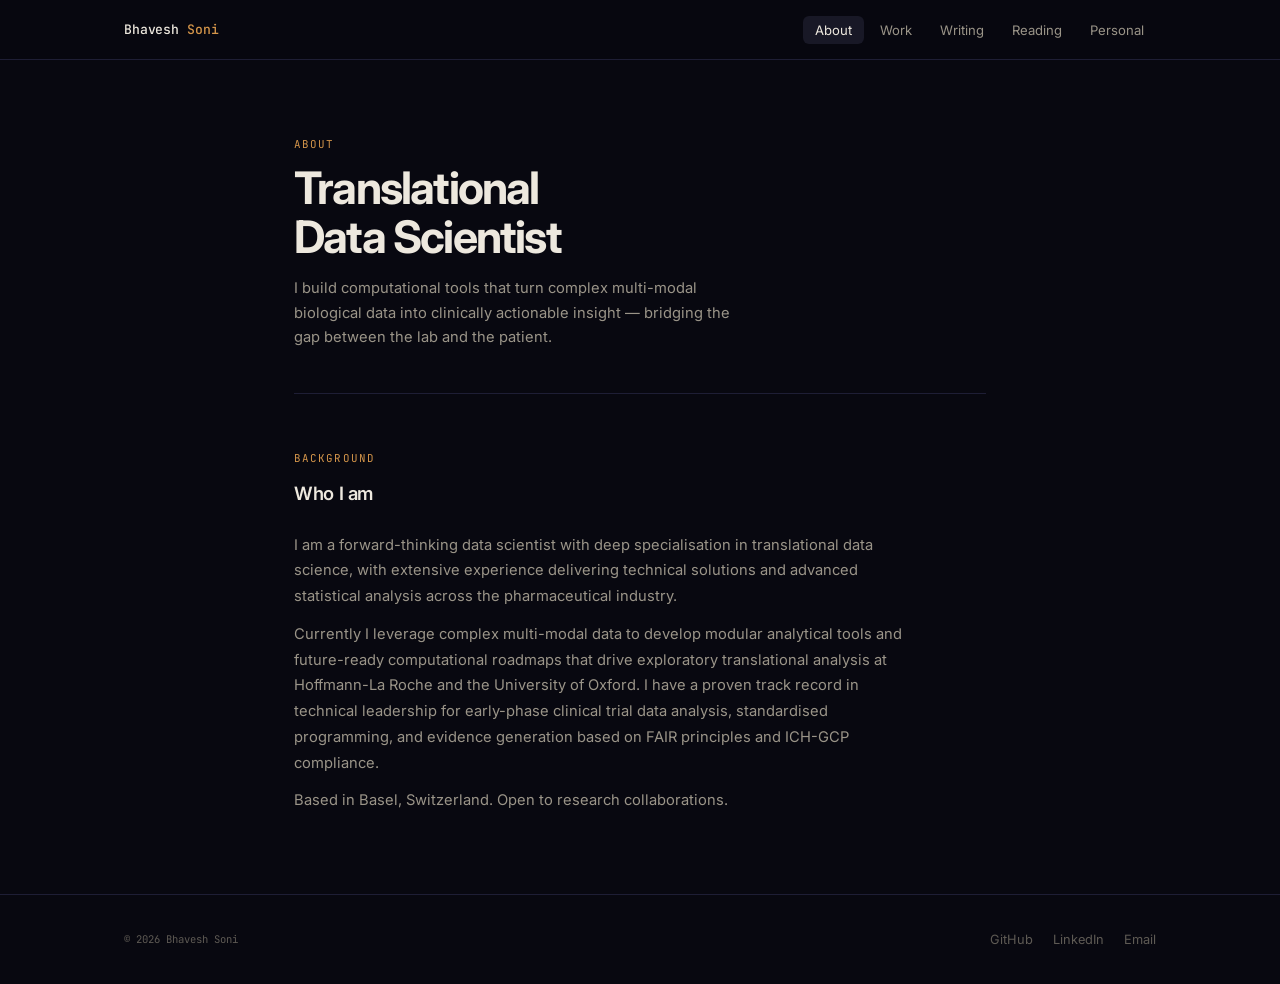
==== about.html @ 6bb8b1c3 "Add Work and Reading pages; update nav across all pages - Create work.html: card grid of publication" ====
<!DOCTYPE html>
<html lang="en">
<head>
  <meta charset="utf-8">
  <meta name="viewport" content="width=device-width, initial-scale=1">
  <meta name="description" content="About Bhavesh Soni — Roche Predoctoral Fellow and DPhil candidate at the University of Oxford, specialising in translational data science and computational oncology.">
  <title>About — Bhavesh Soni</title>
  <link rel="stylesheet" href="css/style.css">
</head>
<body>

<nav class="site-nav">
  <div class="nav-inner">
    <a class="nav-brand" href="index.html">Bhavesh <span>Soni</span></a>
    <ul class="nav-links" id="nav-links">
      <li><a href="about.html" class="active">About</a></li>
      <li><a href="work.html">Work</a></li>
      <li><a href="blog.html">Writing</a></li>
      <li><a href="reading.html">Reading</a></li>
      <li><a href="personal.html">Personal</a></li>
    </ul>
    <button class="nav-toggle" id="nav-toggle" aria-label="Toggle menu">
      <span></span><span></span><span></span>
    </button>
  </div>
</nav>

<div class="pt-nav">
  <div class="wrap">

    <header class="page-header">
      <span class="eyebrow fu fu-1">About</span>
      <h1 class="fu fu-2">Translational<br>Data Scientist</h1>
      <p class="desc fu fu-3">
        I build computational tools that turn complex multi-modal biological data
        into clinically actionable insight — bridging the gap between the lab and
        the patient.
      </p>
    </header>

    <!-- Bio -->
    <div class="reveal">
      <span class="eyebrow">Background</span>
      <h2 class="section-h2">Who I am</h2>
      <p style="color:var(--text-2);font-size:.92rem;line-height:1.75;max-width:620px;margin-bottom:12px">
        I am a forward-thinking data scientist with deep specialisation in translational
        data science, with extensive experience delivering technical solutions and advanced
        statistical analysis across the pharmaceutical industry.
      </p>
      <p style="color:var(--text-2);font-size:.92rem;line-height:1.75;max-width:620px;margin-bottom:12px">
        Currently I leverage complex multi-modal data to develop modular analytical tools
        and future-ready computational roadmaps that drive exploratory translational
        analysis at Hoffmann-La Roche and the University of Oxford. I have a proven track
        record in technical leadership for early-phase clinical trial data analysis,
        standardised programming, and evidence generation based on FAIR principles and
        ICH-GCP compliance.
      </p>
      <p style="color:var(--text-2);font-size:.92rem;line-height:1.75;max-width:620px">
        Based in Basel, Switzerland. Open to research collaborations.
      </p>
    </div>


  </div>
</div>

<footer class="site-footer">
  <div class="wrap wrap--wide">
    <div class="footer-inner">
      <span class="footer-copy">© 2026 Bhavesh Soni</span>
      <nav class="footer-links" aria-label="Footer">
        <a href="https://github.com/bsoni08" target="_blank" rel="noopener">GitHub</a>
        <a href="https://www.linkedin.com/in/bsoni08/" target="_blank" rel="noopener">LinkedIn</a>
        <a href="mailto:bsoni08@gmail.com">Email</a>
      </nav>
    </div>
  </div>
</footer>

<script>
const toggle = document.getElementById('nav-toggle');
const links  = document.getElementById('nav-links');
toggle.addEventListener('click', () => links.classList.toggle('open'));
document.addEventListener('click', e => {
  if (!toggle.contains(e.target) && !links.contains(e.target)) links.classList.remove('open');
});
const io = new IntersectionObserver(
  entries => entries.forEach(e => e.isIntersecting && e.target.classList.add('in')),
  { threshold: 0.08 }
);
document.querySelectorAll('.reveal').forEach(el => io.observe(el));
</script>
</body>
</html>
---- css/style.css ----
@import url('https://fonts.googleapis.com/css2?family=Inter:wght@300;400;500;600;700&family=JetBrains+Mono:wght@400;500&display=swap');

/* ─── Design tokens ─────────────────────────────────────── */
:root {
  --bg:          #080810;
  --surface:     #0f0f1a;
  --surface-2:   #181826;
  --border:      #1e1e35;
  --border-h:    #2d2d50;
  --text:        #ede8de;
  --text-2:      #9a9488;
  --text-3:      #5e5a54;
  --accent:      #d4954a;
  --accent-dim:  rgba(212,149,74,.12);
  --accent-glow: rgba(212,149,74,.04);
  --font:        'Inter', system-ui, sans-serif;
  --mono:        'JetBrains Mono', monospace;
  --r:           10px;
  --r-sm:        6px;
  --nav-h:       60px;
  --max:         740px;
  --max-w:       1080px;
  --ease:        0.2s cubic-bezier(.4,0,.2,1);
}

/* ─── Reset ─────────────────────────────────────────────── */
*, *::before, *::after { box-sizing: border-box; margin: 0; padding: 0; }
html { scroll-behavior: smooth; }
body {
  font-family: var(--font);
  background: var(--bg);
  color: var(--text);
  line-height: 1.65;
  -webkit-font-smoothing: antialiased;
}
img { max-width: 100%; display: block; }
a { color: var(--accent); text-decoration: none; }
ul { list-style: none; }
p { line-height: 1.7; }

/* ─── Layout ─────────────────────────────────────────────── */
.wrap { width: 100%; max-width: var(--max); margin: 0 auto; padding: 0 24px; }
.wrap--wide { max-width: var(--max-w); }
.pt-nav { padding-top: var(--nav-h); }

/* ─── Navigation ─────────────────────────────────────────── */
.site-nav {
  position: fixed; top: 0; left: 0; right: 0; z-index: 100;
  height: var(--nav-h);
  display: flex; align-items: center;
  background: rgba(8,8,16,.85);
  backdrop-filter: blur(16px);
  -webkit-backdrop-filter: blur(16px);
  border-bottom: 1px solid var(--border);
}
.nav-inner {
  display: flex; align-items: center; justify-content: space-between;
  width: 100%; max-width: var(--max-w); margin: 0 auto; padding: 0 24px;
}
.nav-brand {
  font-family: var(--mono); font-size: .82rem; font-weight: 500;
  color: var(--text); letter-spacing: -.01em;
}
.nav-brand span { color: var(--accent); }
.nav-links { display: flex; gap: 4px; }
.nav-links a {
  font-size: .82rem; color: var(--text-2);
  padding: 6px 12px; border-radius: var(--r-sm);
  transition: background var(--ease), color var(--ease);
}
.nav-links a:hover,
.nav-links a.active { color: var(--text); background: var(--surface-2); }
.nav-toggle {
  display: none; flex-direction: column; gap: 5px;
  background: none; border: none; cursor: pointer; padding: 4px;
}
.nav-toggle span {
  width: 20px; height: 2px; background: var(--text-2);
  border-radius: 2px; display: block; transition: all var(--ease);
}

/* ─── Hero (index) ───────────────────────────────────────── */
.hero { padding: 110px 0 64px; position: relative; overflow: hidden; }
.hero-glow {
  position: absolute; top: -80px; right: -80px;
  width: 500px; height: 500px;
  background: radial-gradient(circle, rgba(91,142,247,.07) 0%, transparent 70%);
  pointer-events: none;
}
.hero-eyebrow {
  font-family: var(--mono); font-size: .7rem; color: var(--accent);
  letter-spacing: .1em; text-transform: uppercase; display: block; margin-bottom: 18px;
}
.hero h1 {
  font-size: clamp(2.4rem, 6vw, 4rem);
  font-weight: 700; letter-spacing: -.045em; line-height: 1.06;
  background: linear-gradient(160deg, var(--text) 30%, var(--text-2));
  -webkit-background-clip: text; background-clip: text; -webkit-text-fill-color: transparent;
  margin-bottom: 20px;
}
.hero-sub { font-size: 1rem; color: var(--text-2); max-width: 480px; line-height: 1.72; margin-bottom: 36px; }
.hero-meta { display: flex; gap: 20px; flex-wrap: wrap; }
.hero-meta-item {
  display: flex; align-items: center; gap: 6px;
  font-family: var(--mono); font-size: .7rem; color: var(--text-3);
}
.hero-meta-item svg { width: 13px; height: 13px; flex-shrink: 0; }

/* ─── Nav cards (index) ──────────────────────────────────── */
.nav-cards { display: grid; grid-template-columns: repeat(2,1fr); gap: 12px; margin: 64px 0; }
.nav-card {
  display: flex; flex-direction: column; gap: 6px;
  background: var(--surface); border: 1px solid var(--border); border-radius: var(--r);
  padding: 24px; color: inherit; position: relative; overflow: hidden;
  transition: border-color var(--ease), transform var(--ease), box-shadow var(--ease);
}
.nav-card::after {
  content: ''; position: absolute; inset: 0;
  background: linear-gradient(135deg, rgba(91,142,247,.06), transparent 60%);
  opacity: 0; transition: opacity var(--ease);
}
.nav-card:hover { border-color: rgba(91,142,247,.35); transform: translateY(-2px); box-shadow: 0 10px 40px rgba(0,0,0,.4); }
.nav-card:hover::after { opacity: 1; }
.nav-card-icon { font-size: 1.25rem; margin-bottom: 2px; }
.nav-card-title { font-size: .95rem; font-weight: 600; color: var(--text); }
.nav-card-desc { font-size: .8rem; color: var(--text-2); line-height: 1.5; }
.nav-card-cta { margin-top: auto; padding-top: 14px; font-family: var(--mono); font-size: .7rem; color: var(--accent); }

/* ─── Section headings ───────────────────────────────────── */
.eyebrow {
  font-family: var(--mono); font-size: .68rem; color: var(--accent);
  letter-spacing: .1em; text-transform: uppercase; display: block; margin-bottom: 10px;
}
.section-h2 { font-size: 1.15rem; font-weight: 600; letter-spacing: -.02em; color: var(--text); margin-bottom: 24px; }
hr.divider { border: none; border-top: 1px solid var(--border); margin: 60px 0; }

/* ─── Page header ────────────────────────────────────────── */
.page-header { padding: 76px 0 44px; border-bottom: 1px solid var(--border); margin-bottom: 56px; }
.page-header h1 {
  font-size: clamp(1.8rem, 4vw, 2.8rem);
  font-weight: 700; letter-spacing: -.04em; line-height: 1.1; color: var(--text); margin-bottom: 14px;
}
.page-header .desc { font-size: .92rem; color: var(--text-2); max-width: 460px; line-height: 1.65; }

/* ─── Post list (blog) ───────────────────────────────────── */
.post-list { display: flex; flex-direction: column; }
.post-entry {
  display: grid; grid-template-columns: 72px 1fr;
  gap: 0 18px; padding: 22px 0;
  border-bottom: 1px solid var(--border);
  color: inherit; align-items: start;
}
.post-entry:last-child { border-bottom: none; }
.post-entry:hover .post-title { color: var(--accent); }
.post-entry-date {
  font-family: var(--mono); font-size: .66rem;
  color: var(--text-3); text-align: right; padding-top: 3px; line-height: 1.3;
}
.post-title {
  font-size: .93rem; font-weight: 500; color: var(--text);
  transition: color var(--ease); line-height: 1.4; display: block; margin-bottom: 5px;
}
.post-excerpt { font-size: .8rem; color: var(--text-2); line-height: 1.55; margin-bottom: 8px; }
.post-tags { display: flex; gap: 5px; flex-wrap: wrap; }
.tag {
  font-family: var(--mono); font-size: .62rem;
  padding: 2px 7px; border-radius: 99px;
  background: var(--surface-2); color: var(--text-3); border: 1px solid var(--border);
}
.tag--blue { background: var(--accent-dim); color: var(--accent); border-color: rgba(91,142,247,.2); }

/* ─── Timeline (about) ───────────────────────────────────── */
.timeline { padding-left: 20px; border-left: 1px solid var(--border); }
.tl-item { position: relative; padding-bottom: 36px; }
.tl-item:last-child { padding-bottom: 0; }
.tl-item::before {
  content: ''; position: absolute; left: -24px; top: 6px;
  width: 7px; height: 7px; border-radius: 50%;
  background: var(--accent); box-shadow: 0 0 0 3px var(--accent-dim);
}
.tl-head { display: flex; justify-content: space-between; align-items: baseline; flex-wrap: wrap; gap: 6px; margin-bottom: 4px; }
.tl-role { font-size: .88rem; font-weight: 600; color: var(--text); }
.tl-period { font-family: var(--mono); font-size: .66rem; color: var(--accent); }
.tl-org { font-size: .76rem; color: var(--text-2); font-style: italic; margin-bottom: 10px; }
.tl-ul { padding-left: 14px; display: flex; flex-direction: column; gap: 4px; }
.tl-ul li { font-size: .8rem; color: var(--text-2); line-height: 1.55; }

/* ─── Skills (about) ─────────────────────────────────────── */
.skills-grid { display: grid; grid-template-columns: repeat(auto-fill, minmax(168px, 1fr)); gap: 8px; }
.skill-block { background: var(--surface); border: 1px solid var(--border); border-radius: var(--r-sm); padding: 14px 16px; }
.skill-block-label {
  font-family: var(--mono); font-size: .62rem; color: var(--accent);
  letter-spacing: .07em; text-transform: uppercase; display: block; margin-bottom: 8px;
}
.skill-tags { display: flex; flex-wrap: wrap; gap: 4px; }

/* ─── Publications (about) ──────────────────────────────── */
.pub-list { display: flex; flex-direction: column; }
.pub-item { padding: 18px 0; border-bottom: 1px solid var(--border); }
.pub-item:last-child { border-bottom: none; }
.pub-year { font-family: var(--mono); font-size: .66rem; color: var(--accent); margin-bottom: 4px; }
.pub-title { font-size: .86rem; font-weight: 500; color: var(--text); line-height: 1.45; margin-bottom: 4px; }
.pub-meta { font-size: .76rem; color: var(--text-2); margin-bottom: 3px; }
.pub-venue { font-size: .76rem; color: var(--text-3); font-style: italic; }
.pub-doi { font-family: var(--mono); font-size: .66rem; color: var(--accent); display: inline-flex; align-items: center; gap: 3px; margin-top: 5px; }

/* ─── Photo gallery (personal) ───────────────────────────── */
.photo-intro { font-size: .9rem; color: var(--text-2); line-height: 1.7; margin-bottom: 40px; max-width: 540px; }
.photo-grid { columns: 3; column-gap: 10px; }
.photo-item {
  break-inside: avoid; margin-bottom: 10px;
  border-radius: var(--r); overflow: hidden;
  position: relative; cursor: pointer;
  background: var(--surface); border: 1px solid var(--border);
  transition: transform var(--ease), box-shadow var(--ease);
}
.photo-item:hover { transform: scale(1.015); box-shadow: 0 8px 32px rgba(0,0,0,.5); }
.photo-item img { width: 100%; display: block; transition: transform .4s ease; }
.photo-item:hover img { transform: scale(1.04); }
.photo-caption {
  position: absolute; bottom: 0; left: 0; right: 0;
  padding: 20px 14px 12px;
  background: linear-gradient(transparent, rgba(0,0,0,.7));
  font-size: .72rem; color: rgba(255,255,255,.85);
  font-family: var(--mono); opacity: 0; transition: opacity var(--ease);
}
.photo-item:hover .photo-caption { opacity: 1; }

/* placeholder photo cards */
.photo-ph {
  display: flex; align-items: center; justify-content: center;
  flex-direction: column; gap: 8px;
  color: rgba(255,255,255,.25); font-family: var(--mono);
  font-size: .7rem; text-align: center; padding: 16px;
}
.ph-sq  { aspect-ratio: 1; }
.ph-3-4 { aspect-ratio: 3/4; }
.ph-4-3 { aspect-ratio: 4/3; }
.ph-16-9 { aspect-ratio: 16/9; }
.ph-0 { background: linear-gradient(140deg,#0d1b3a,#1a2a5e); }
.ph-1 { background: linear-gradient(140deg,#1a0d2e,#2d1b4e); }
.ph-2 { background: linear-gradient(140deg,#0d2a1e,#1a4a35); }
.ph-3 { background: linear-gradient(140deg,#2a1a0d,#4e3019); }
.ph-4 { background: linear-gradient(140deg,#0d2a2a,#1a4040); }
.ph-5 { background: linear-gradient(140deg,#1e0d2a,#3a1a50); }
.ph-6 { background: linear-gradient(140deg,#2a200d,#50380a); }
.ph-7 { background: linear-gradient(140deg,#0a1a2e,#1a3050); }
.ph-8 { background: linear-gradient(140deg,#200d2a,#380a50); }
.ph-9 { background: linear-gradient(140deg,#0d1e2a,#1a3545); }

/* ─── Lightbox ───────────────────────────────────────────── */
.lightbox {
  position: fixed; inset: 0; z-index: 999;
  background: rgba(0,0,0,.92);
  display: flex; align-items: center; justify-content: center;
  opacity: 0; pointer-events: none;
  transition: opacity .25s ease;
  backdrop-filter: blur(12px);
}
.lightbox.open { opacity: 1; pointer-events: all; }
.lightbox img { max-width: 88vw; max-height: 82vh; object-fit: contain; border-radius: var(--r); }
.lb-close {
  position: absolute; top: 20px; right: 20px;
  background: var(--surface-2); border: 1px solid var(--border);
  color: var(--text); width: 38px; height: 38px; border-radius: 50%;
  font-size: 1.1rem; cursor: pointer;
  display: flex; align-items: center; justify-content: center;
  transition: background var(--ease);
}
.lb-close:hover { background: var(--surface); }

/* ─── Contact ────────────────────────────────────────────── */
.contact-grid { display: grid; grid-template-columns: 1fr 1fr; gap: 52px; align-items: start; }
.contact-info { display: flex; flex-direction: column; gap: 14px; }
.c-row { display: flex; align-items: center; gap: 10px; }
.c-label { font-family: var(--mono); font-size: .66rem; color: var(--text-3); width: 52px; flex-shrink: 0; }
.c-val { font-size: .86rem; color: var(--text-2); }
.c-val a { color: var(--text-2); transition: color var(--ease); }
.c-val a:hover { color: var(--accent); }
.social-row { display: flex; gap: 8px; margin-top: 8px; flex-wrap: wrap; }
.social-btn {
  display: inline-flex; align-items: center; gap: 7px;
  padding: 7px 13px; border-radius: var(--r-sm);
  background: var(--surface); border: 1px solid var(--border);
  font-size: .78rem; color: var(--text-2);
  transition: all var(--ease);
}
.social-btn:hover { border-color: var(--border-h); color: var(--text); }
.social-btn svg { width: 14px; height: 14px; flex-shrink: 0; }

/* Form */
.form-group { margin-bottom: 16px; }
.form-label {
  font-family: var(--mono); font-size: .66rem; color: var(--text-3);
  text-transform: uppercase; letter-spacing: .05em; display: block; margin-bottom: 7px;
}
.form-input {
  width: 100%; background: var(--surface); border: 1px solid var(--border);
  border-radius: var(--r-sm); padding: 10px 14px;
  color: var(--text); font: .86rem/1 var(--font); outline: none;
  transition: border-color var(--ease), box-shadow var(--ease);
}
.form-input:focus { border-color: var(--accent); box-shadow: 0 0 0 3px var(--accent-dim); }
.form-input::placeholder { color: var(--text-3); }
textarea.form-input { resize: vertical; min-height: 130px; line-height: 1.55; }
.btn {
  display: inline-flex; align-items: center; gap: 7px;
  padding: 10px 22px; border-radius: var(--r-sm);
  font: 500 .84rem var(--font); cursor: pointer; border: none;
  transition: all var(--ease);
}
.btn-blue { background: var(--accent); color: #fff; }
.btn-blue:hover { background: #4a82ef; transform: translateY(-1px); box-shadow: 0 4px 18px rgba(91,142,247,.32); }

/* ─── Footer ─────────────────────────────────────────────── */
.site-footer { border-top: 1px solid var(--border); padding: 34px 0; margin-top: 80px; }
.footer-inner { display: flex; align-items: center; justify-content: space-between; flex-wrap: wrap; gap: 12px; }
.footer-copy { font-family: var(--mono); font-size: .66rem; color: var(--text-3); }
.footer-links { display: flex; gap: 20px; }
.footer-links a { font-size: .8rem; color: var(--text-3); transition: color var(--ease); }
.footer-links a:hover { color: var(--text); }

/* ─── Animations ─────────────────────────────────────────── */
@keyframes fadeUp {
  from { opacity: 0; transform: translateY(18px); }
  to   { opacity: 1; transform: translateY(0); }
}
.fu { opacity: 0; animation: fadeUp .55s cubic-bezier(.4,0,.2,1) forwards; }
.fu-1 { animation-delay: .05s; }
.fu-2 { animation-delay: .12s; }
.fu-3 { animation-delay: .20s; }
.fu-4 { animation-delay: .28s; }
.fu-5 { animation-delay: .36s; }

.reveal { opacity: 0; transform: translateY(14px); transition: opacity .55s ease, transform .55s ease; }
.reveal.in { opacity: 1; transform: none; }

/* ─── Home page ─────────────────────────────────────────── */
.home-layout {
  display: grid;
  grid-template-columns: 2fr 3fr;
  gap: 64px;
  padding: 90px 0 80px;
  align-items: start;
  max-width: var(--max-w);
  margin: 0 auto;
  padding-left: 24px;
  padding-right: 24px;
}
.home-hi {
  font-size: clamp(1.6rem, 3vw, 2.4rem);
  font-weight: 700;
  color: var(--text);
  letter-spacing: -.03em;
  line-height: 1.12;
  margin-bottom: 24px;
}
.home-bio {
  font-size: .97rem;
  color: var(--text-2);
  line-height: 1.82;
}
.home-bio p { margin-bottom: 18px; }
.home-bio p:last-child { margin-bottom: 0; }
.home-bio a {
  color: var(--text);
  border-bottom: 1px solid var(--border-h);
  transition: border-color var(--ease);
}
.home-bio a:hover { border-color: var(--accent); }

/* Card grid (right side) */
.card-grid {
  columns: 2;
  column-gap: 10px;
}
.cg-item {
  break-inside: avoid;
  margin-bottom: 10px;
  border: 1px solid var(--border);
  border-radius: var(--r);
  overflow: hidden;
  background: var(--surface);
  display: block;
  color: inherit;
  text-decoration: none;
  transition: border-color var(--ease), transform var(--ease), box-shadow var(--ease);
}
.cg-item:hover {
  border-color: var(--border-h);
  transform: translateY(-2px);
  box-shadow: 0 8px 28px rgba(0,0,0,.4);
}
.cg-head {
  display: flex;
  justify-content: space-between;
  align-items: center;
  padding: 11px 13px 0;
}
.cg-label {
  font-family: var(--mono);
  font-size: .6rem;
  color: var(--text-3);
  letter-spacing: .04em;
}
.cg-arrow {
  font-size: .75rem;
  color: var(--text-3);
  line-height: 1;
}
.cg-visual {
  width: 100%;
  overflow: hidden;
  margin-top: 10px;
}
.cg-visual img { width: 100%; display: block; }
.cg-ph {
  width: 100%;
  display: flex;
  align-items: center;
  justify-content: center;
  color: rgba(255,255,255,.12);
}
.cg-ph svg { width: 28px; height: 28px; }
.cg-body { padding: 11px 13px 13px; }
.cg-title {
  font-size: .8rem;
  font-weight: 500;
  color: var(--text);
  line-height: 1.42;
  margin-bottom: 4px;
}
.cg-sub {
  font-family: var(--mono);
  font-size: .6rem;
  color: var(--text-3);
}

/* ─── Responsive ─────────────────────────────────────────── */
@media (max-width: 640px) {
  .nav-links {
    display: none; position: absolute; top: var(--nav-h); left: 0; right: 0;
    background: var(--surface); border-bottom: 1px solid var(--border);
    flex-direction: column; padding: 12px; gap: 2px;
  }
  .nav-links.open { display: flex; }
  .nav-toggle { display: flex; }
  .hero { padding: 80px 0 48px; }
  .home-layout { grid-template-columns: 1fr; gap: 40px; padding: 60px 24px 48px; }
  .card-grid { columns: 2; }
  .nav-cards { grid-template-columns: 1fr; }
  .post-entry { grid-template-columns: 1fr; gap: 4px; }
  .post-entry-date { text-align: left; }
  .photo-grid { columns: 2; column-gap: 8px; }
  .contact-grid { grid-template-columns: 1fr; gap: 32px; }
  .skills-grid { grid-template-columns: repeat(2,1fr); }
  .footer-inner { flex-direction: column; align-items: flex-start; }
}
@media (max-width: 360px) { .photo-grid { columns: 1; } }
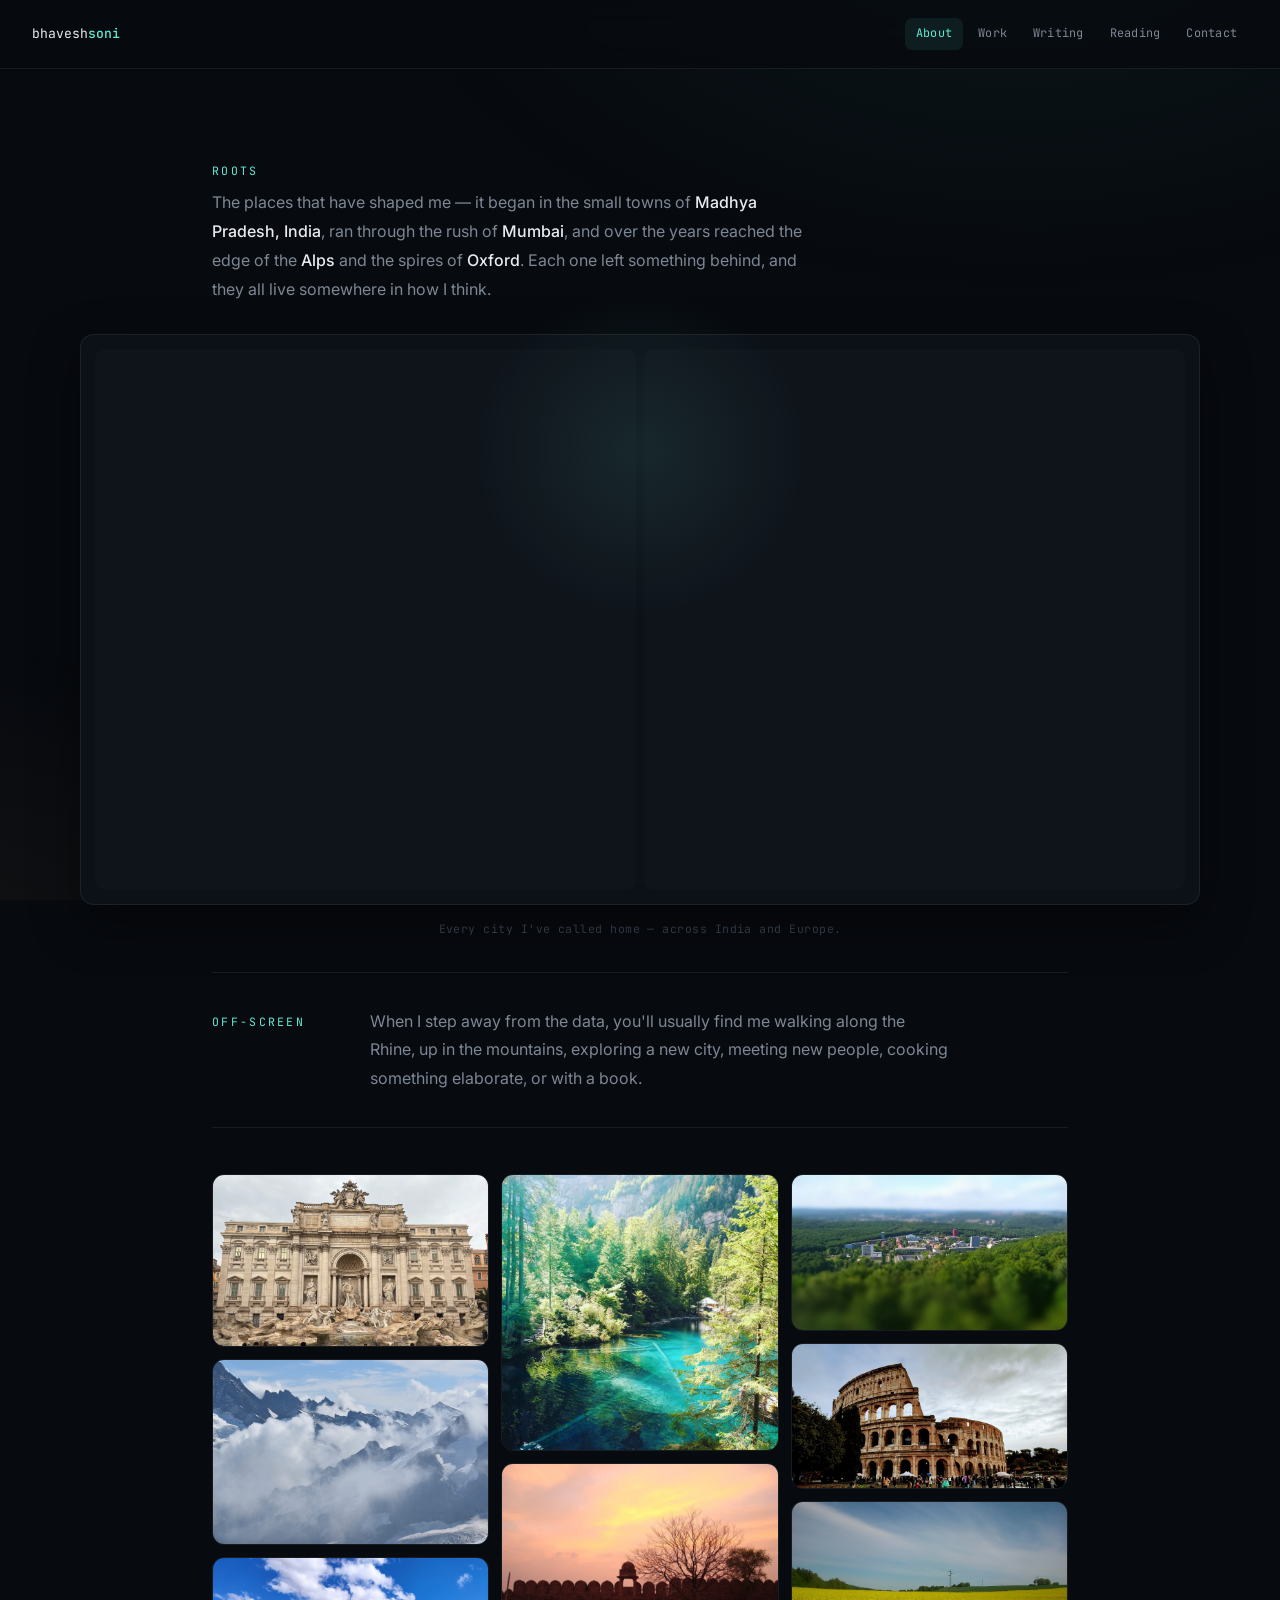
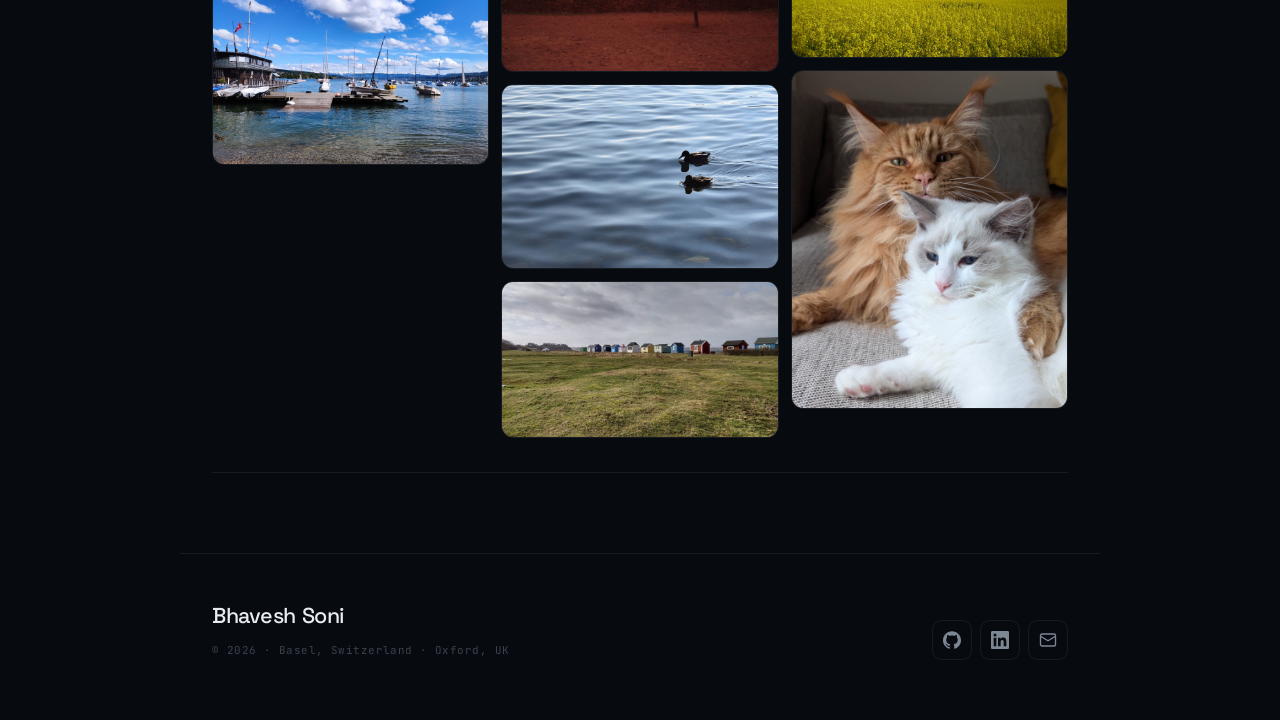
==== commit bf89f929: "Relaunch site: dark bioluminescent redesign, go live - Homepage: interactive network hero ("Hi, I'm " ====
--- a/about.html
+++ b/about.html
@@ -3,92 +3,217 @@
 <head>
   <meta charset="utf-8">
   <meta name="viewport" content="width=device-width, initial-scale=1">
-  <meta name="description" content="About Bhavesh Soni — Roche Predoctoral Fellow and DPhil candidate at the University of Oxford, specialising in translational data science and computational oncology.">
+  <meta name="description" content="About Bhavesh Soni — Roche Predoctoral Fellow and DPhil candidate at the University of Oxford, curious about molecular networks, pathways, and what goes wrong in disease.">
   <title>About — Bhavesh Soni</title>
-  <link rel="stylesheet" href="css/style.css">
+  <link rel="stylesheet" href="css/inner.css">
 </head>
 <body>
 
-<nav class="site-nav">
-  <div class="nav-inner">
-    <a class="nav-brand" href="index.html">Bhavesh <span>Soni</span></a>
-    <ul class="nav-links" id="nav-links">
-      <li><a href="about.html" class="active">About</a></li>
-      <li><a href="work.html">Work</a></li>
-      <li><a href="blog.html">Writing</a></li>
-      <li><a href="reading.html">Reading</a></li>
-      <li><a href="personal.html">Personal</a></li>
-    </ul>
-    <button class="nav-toggle" id="nav-toggle" aria-label="Toggle menu">
-      <span></span><span></span><span></span>
-    </button>
-  </div>
-</nav>
-
-<div class="pt-nav">
-  <div class="wrap">
-
-    <header class="page-header">
-      <span class="eyebrow fu fu-1">About</span>
-      <h1 class="fu fu-2">Translational<br>Data Scientist</h1>
-      <p class="desc fu fu-3">
-        I build computational tools that turn complex multi-modal biological data
-        into clinically actionable insight — bridging the gap between the lab and
-        the patient.
+<div class="cursor-glow" id="glow"></div>
+
+<header class="top">
+  <a class="brand" href="index.html">bhavesh<b>soni</b></a>
+  <nav class="top-nav">
+    <a href="about.html" class="active">About</a>
+    <a href="work.html">Work</a>
+    <a href="blog.html">Writing</a>
+    <a href="reading.html">Reading</a>
+    <a href="contact.html">Contact</a>
+  </nav>
+</header>
+
+<div class="wrap">
+
+  <div class="blocks" style="padding-top:148px">
+
+    <div class="places reveal" style="padding-top:0">
+      <span class="block-label" style="margin-bottom:16px">Roots</span>
+      <p class="places-lead">
+        The places that have shaped me — it began in the small towns of
+        <strong>Madhya Pradesh, India</strong>, ran through the rush of
+        <strong>Mumbai</strong>, and over the years reached the edge of the
+        <strong>Alps</strong> and the spires of <strong>Oxford</strong>.
+        Each one left something behind, and they all live somewhere in how I think.
       </p>
-    </header>
-
-    <!-- Bio -->
-    <div class="reveal">
-      <span class="eyebrow">Background</span>
-      <h2 class="section-h2">Who I am</h2>
-      <p style="color:var(--text-2);font-size:.92rem;line-height:1.75;max-width:620px;margin-bottom:12px">
-        I am a forward-thinking data scientist with deep specialisation in translational
-        data science, with extensive experience delivering technical solutions and advanced
-        statistical analysis across the pharmaceutical industry.
-      </p>
-      <p style="color:var(--text-2);font-size:.92rem;line-height:1.75;max-width:620px;margin-bottom:12px">
-        Currently I leverage complex multi-modal data to develop modular analytical tools
-        and future-ready computational roadmaps that drive exploratory translational
-        analysis at Hoffmann-La Roche and the University of Oxford. I have a proven track
-        record in technical leadership for early-phase clinical trial data analysis,
-        standardised programming, and evidence generation based on FAIR principles and
-        ICH-GCP compliance.
-      </p>
-      <p style="color:var(--text-2);font-size:.92rem;line-height:1.75;max-width:620px">
-        Based in Basel, Switzerland. Open to research collaborations.
-      </p>
-    </div>
-
+
+      <!-- Map (vector, rendered from open geographic data) -->
+      <div class="places-globe">
+        <div class="map-col"><svg id="map-india" viewBox="0 0 480 480" role="img" aria-label="Map of India marking the cities I've lived in: Delhi, Morena, Gwalior, Bhopal, Indore, Timarni Khirkia, Seoni, Mumbai and Bengaluru."></svg></div>
+        <div class="map-col"><svg id="map-europe" viewBox="0 0 480 480" role="img" aria-label="Map of Europe marking the cities I've lived in: Oxford, Saarbrücken, Basel and Zürich."></svg></div>
+      </div>
+      <p class="places-cap">Every city I've called home — across India and Europe.</p>
+
+    </div>
+
+
+    <!-- Focus section hidden for now
+    <div class="block reveal">
+      <span class="block-label">Focus</span>
+      <div>
+        <p style="margin-bottom:18px">
+          The threads that keep pulling me back — at the bench, on the cluster, and in the clinic.
+        </p>
+        <div class="chips">
+          <span class="chip">Molecular networks</span>
+          <span class="chip">Signalling pathways</span>
+          <span class="chip">Cancer immunotherapy</span>
+          <span class="chip">Single-cell genomics</span>
+          <span class="chip">Multi-omics integration</span>
+          <span class="chip">FAIR data</span>
+          <span class="chip">Reproducible workflows</span>
+        </div>
+      </div>
+    </div>
+    -->
+
+    <div class="block reveal">
+      <span class="block-label">Off-screen</span>
+      <div>
+        <p>
+          When I step away from the data, you'll usually find me walking along the Rhine,
+          up in the mountains, exploring a new city, meeting new people, cooking something
+          elaborate, or with a book.
+        </p>
+      </div>
+    </div>
+
+    <div class="reveal" id="photos" style="padding:34px 0;border-bottom:1px solid var(--line)">
+      <div class="gallery">
+        <div class="shot" data-cap=""><img src="img/personal/personal-1.jpg" alt="" loading="lazy"></div>
+        <div class="shot" data-cap=""><img src="img/personal/personal-2.jpg" alt="" loading="lazy"></div>
+        <div class="shot" data-cap=""><img src="img/personal/personal-3.jpg" alt="" loading="lazy"></div>
+        <div class="shot" data-cap=""><img src="img/personal/personal-4.jpg" alt="" loading="lazy"></div>
+        <div class="shot" data-cap=""><img src="img/personal/personal-5.jpg" alt="" loading="lazy"></div>
+        <div class="shot" data-cap=""><img src="img/personal/personal-6.jpg" alt="" loading="lazy"></div>
+        <div class="shot" data-cap=""><img src="img/personal/personal-7.jpg" alt="" loading="lazy"></div>
+        <div class="shot" data-cap=""><img src="img/personal/personal-8.jpg" alt="" loading="lazy"></div>
+        <div class="shot" data-cap=""><img src="img/personal/personal-9.jpg" alt="" loading="lazy"></div>
+        <div class="shot" data-cap=""><img src="img/personal/personal-10.jpg" alt="" loading="lazy"></div>
+        <div class="shot" data-cap=""><img src="img/personal/personal-11.jpg" alt="" loading="lazy"></div>
+      </div>
+    </div>
 
   </div>
 </div>
 
-<footer class="site-footer">
-  <div class="wrap wrap--wide">
-    <div class="footer-inner">
-      <span class="footer-copy">© 2026 Bhavesh Soni</span>
-      <nav class="footer-links" aria-label="Footer">
-        <a href="https://github.com/bsoni08" target="_blank" rel="noopener">GitHub</a>
-        <a href="https://www.linkedin.com/in/bsoni08/" target="_blank" rel="noopener">LinkedIn</a>
-        <a href="mailto:bsoni08@gmail.com">Email</a>
-      </nav>
-    </div>
+<!-- Photo lightbox -->
+<div class="lightbox" id="lightbox" role="dialog" aria-modal="true" aria-label="Photo viewer">
+  <button class="lb-close" id="lb-close" aria-label="Close">✕</button>
+  <button class="lb-nav lb-prev" id="lb-prev" aria-label="Previous photo">‹</button>
+  <button class="lb-nav lb-next" id="lb-next" aria-label="Next photo">›</button>
+  <img id="lb-img" src="" alt="">
+</div>
+
+<footer class="foot">
+  <div>
+    <div class="foot-sig">Bhavesh <span>Soni</span></div>
+    <div class="foot-note">© 2026 · Basel, Switzerland · Oxford, UK</div>
   </div>
+  <nav class="socials" aria-label="Social links">
+    <a href="https://github.com/bsoni08" target="_blank" rel="noopener" aria-label="GitHub"><svg viewBox="0 0 24 24" fill="currentColor" aria-hidden="true"><path d="M12 .297c-6.63 0-12 5.373-12 12 0 5.303 3.438 9.8 8.205 11.385.6.113.82-.258.82-.577 0-.285-.01-1.04-.015-2.04-3.338.724-4.042-1.61-4.042-1.61C4.422 18.07 3.633 17.7 3.633 17.7c-1.087-.744.084-.729.084-.729 1.205.084 1.838 1.236 1.838 1.236 1.07 1.835 2.809 1.305 3.495.998.108-.776.417-1.305.76-1.605-2.665-.3-5.466-1.332-5.466-5.93 0-1.31.465-2.38 1.235-3.22-.135-.303-.54-1.523.105-3.176 0 0 1.005-.322 3.3 1.23.96-.267 1.98-.399 3-.405 1.02.006 2.04.138 3 .405 2.28-1.552 3.285-1.23 3.285-1.23.645 1.653.24 2.873.12 3.176.765.84 1.23 1.91 1.23 3.22 0 4.61-2.805 5.625-5.475 5.92.42.36.81 1.096.81 2.22 0 1.606-.015 2.896-.015 3.286 0 .315.21.69.825.57C20.565 22.092 24 17.592 24 12.297c0-6.627-5.373-12-12-12"/></svg></a>
+    <a href="https://www.linkedin.com/in/bsoni08/" target="_blank" rel="noopener" aria-label="LinkedIn"><svg viewBox="0 0 24 24" fill="currentColor" aria-hidden="true"><path d="M20.447 20.452h-3.554v-5.569c0-1.328-.027-3.037-1.852-3.037-1.853 0-2.136 1.445-2.136 2.939v5.667H9.351V9h3.414v1.561h.046c.477-.9 1.637-1.85 3.37-1.85 3.601 0 4.267 2.37 4.267 5.455v6.286zM5.337 7.433a2.062 2.062 0 0 1-2.063-2.065 2.064 2.064 0 1 1 2.063 2.065zm1.782 13.019H3.555V9h3.564v11.452zM22.225 0H1.771C.792 0 0 .774 0 1.729v20.542C0 23.227.792 24 1.771 24h20.451C23.2 24 24 23.227 24 22.271V1.729C24 .774 23.2 0 22.222 0h.003z"/></svg></a>
+    <a href="contact.html#contact-form" aria-label="Contact"><svg viewBox="0 0 24 24" fill="none" stroke="currentColor" stroke-width="1.8" aria-hidden="true"><rect x="2" y="4" width="20" height="16" rx="2"/><path d="m22 7-10 6L2 7"/></svg></a>
+  </nav>
 </footer>
 
 <script>
-const toggle = document.getElementById('nav-toggle');
-const links  = document.getElementById('nav-links');
-toggle.addEventListener('click', () => links.classList.toggle('open'));
-document.addEventListener('click', e => {
-  if (!toggle.contains(e.target) && !links.contains(e.target)) links.classList.remove('open');
-});
-const io = new IntersectionObserver(
-  entries => entries.forEach(e => e.isIntersecting && e.target.classList.add('in')),
-  { threshold: 0.08 }
-);
-document.querySelectorAll('.reveal').forEach(el => io.observe(el));
+(function () {
+  var glow = document.getElementById('glow');
+  if (glow) {
+    if ('ontouchstart' in window) { glow.style.display = 'none'; }
+    else {
+      var gx = innerWidth/2, gy = innerHeight/2, tx = gx, ty = gy;
+      addEventListener('mousemove', function (e) { tx = e.clientX; ty = e.clientY; });
+      (function t(){ gx += (tx-gx)*.12; gy += (ty-gy)*.12; glow.style.transform = 'translate('+gx+'px,'+gy+'px)'; requestAnimationFrame(t); })();
+    }
+  }
+  var io = new IntersectionObserver(function (es) { es.forEach(function (e) { if (e.isIntersecting) e.target.classList.add('in'); }); }, { threshold: 0.14 });
+  document.querySelectorAll('.reveal').forEach(function (el) { io.observe(el); });
+
+  // Photo lightbox with prev / next navigation
+  var lb = document.getElementById('lightbox'), lbImg = document.getElementById('lb-img');
+  if (lb) {
+    var shots = [].slice.call(document.querySelectorAll('.shot')).filter(function (s) { return s.querySelector('img'); });
+    var idx = 0;
+    function show(i) {
+      idx = (i + shots.length) % shots.length;
+      var img = shots[idx].querySelector('img');
+      lbImg.src = img.src; lbImg.alt = shots[idx].dataset.cap || '';
+    }
+    function close() { lb.classList.remove('open'); }
+    shots.forEach(function (s, i) { s.addEventListener('click', function () { show(i); lb.classList.add('open'); }); });
+    document.getElementById('lb-close').addEventListener('click', close);
+    document.getElementById('lb-prev').addEventListener('click', function (e) { e.stopPropagation(); show(idx - 1); });
+    document.getElementById('lb-next').addEventListener('click', function (e) { e.stopPropagation(); show(idx + 1); });
+    lb.addEventListener('click', function (e) { if (e.target === lb) close(); });
+    addEventListener('keydown', function (e) {
+      if (!lb.classList.contains('open')) return;
+      if (e.key === 'Escape') close();
+      else if (e.key === 'ArrowLeft') show(idx - 1);
+      else if (e.key === 'ArrowRight') show(idx + 1);
+    });
+  }
+})();
+</script>
+
+<!-- Places map: rendered from open (public-domain) Natural Earth data via d3 -->
+<script src="https://cdn.jsdelivr.net/npm/d3@7/dist/d3.min.js"></script>
+<script src="https://cdn.jsdelivr.net/npm/topojson-client@3/dist/topojson-client.min.js"></script>
+<script>
+(function () {
+  if (!window.d3 || !window.topojson) return;
+  var CITIES = {
+    india: [
+      { name:'Delhi',           lon:77.21, lat:28.61, dx:8,  dy:-2, a:'start' },
+      { name:'Morena',          lon:78.00, lat:26.50, dx:8,  dy:-2, a:'start' },
+      { name:'Gwalior',         lon:78.18, lat:26.22, dx:8,  dy:12, a:'start' },
+      { name:'Bhopal',          lon:77.41, lat:23.26, dx:-8, dy:-2, a:'end' },
+      { name:'Indore',          lon:75.86, lat:22.72, dx:-8, dy:8,  a:'end' },
+      { name:'Timarni Khirkia', lon:76.93, lat:22.27, dx:8,  dy:14, a:'start' },
+      { name:'Seoni',           lon:79.55, lat:22.08, dx:8,  dy:-4, a:'start' },
+      { name:'Mumbai',          lon:72.88, lat:19.08, dx:-8, dy:2,  a:'end' },
+      { name:'Bengaluru',       lon:77.59, lat:12.97, dx:8,  dy:2,  a:'start' }
+    ],
+    europe: [
+      { name:'Oxford',      lon:-1.26, lat:51.75, dx:8,  dy:-2, a:'start' },
+      { name:'Saarbrücken', lon:6.99,  lat:49.24, dx:8,  dy:-2, a:'start' },
+      { name:'Basel',       lon:7.59,  lat:47.56, dx:-8, dy:-2, a:'end' },
+      { name:'Zürich',      lon:8.54,  lat:47.37, dx:8,  dy:10, a:'start' }
+    ]
+  };
+  var REGIONS = {
+    india:  { bbox:[67,7,90,30],  tag:'India' },
+    europe: { bbox:[-9,42,16,57], tag:'Europe' }
+  };
+  function corners(w,s,e,n){ return {type:'MultiPoint',coordinates:[[w,s],[e,s],[e,n],[w,n]]}; }
+
+  d3.json('https://cdn.jsdelivr.net/npm/world-atlas@2/countries-110m.json')
+    .then(function (world) {
+      var countries = topojson.feature(world, world.objects.countries);
+      draw('#map-india', countries, REGIONS.india, CITIES.india);
+      draw('#map-europe', countries, REGIONS.europe, CITIES.europe);
+    })
+    .catch(function () {});
+
+  function draw(sel, countries, region, cities) {
+    var svg = d3.select(sel), W = 480, H = 480;
+    var proj = d3.geoMercator().fitExtent([[14,14],[W-14,H-14]], corners.apply(null, region.bbox));
+    var path = d3.geoPath(proj);
+    svg.append('g').selectAll('path').data(countries.features).enter()
+      .append('path').attr('class','country').attr('d', path);
+    svg.append('text').attr('class','region-tag').attr('x',16).attr('y',24).text(region.tag);
+    var g = svg.append('g');
+    cities.forEach(function (c) {
+      var p = proj([c.lon, c.lat]); if (!p) return;
+      var node = g.append('g');
+      node.append('circle').attr('class','pin-halo').attr('cx',p[0]).attr('cy',p[1]).attr('r',9);
+      node.append('circle').attr('class','pin-core').attr('cx',p[0]).attr('cy',p[1]).attr('r',4);
+      node.append('text').attr('class','city-label')
+        .attr('x', p[0] + c.dx).attr('y', p[1] + c.dy)
+        .attr('text-anchor', c.a).text(c.name);
+    });
+  }
+})();
 </script>
 </body>
 </html>
--- a/css/inner.css
+++ b/css/inner.css
@@ -0,0 +1,357 @@
+/* ─────────────────────────────────────────────────────────
+   Bhavesh Soni — inner pages (dark bioluminescent theme)
+   Shared by about / work / blog / reading / personal
+   ───────────────────────────────────────────────────────── */
+@import url('https://fonts.googleapis.com/css2?family=Space+Grotesk:wght@400;500;600;700&family=Inter:wght@300;400;500&family=JetBrains+Mono:wght@400;500&display=swap');
+
+*, *::before, *::after { box-sizing: border-box; margin: 0; padding: 0; }
+
+:root {
+  --ink:    #070a0f;
+  --ink-2:  #0c1118;
+  --text:   #e8ecf1;
+  --muted:  #7d8794;
+  --faint:  #3a434f;
+  --teal:   #5eead4;
+  --teal-d: rgba(94,234,212,.5);
+  --amber:  #f5b572;
+  --violet: #b39cf0;
+  --line:   rgba(255,255,255,.07);
+  --disp:   'Space Grotesk', sans-serif;
+  --body:   'Inter', system-ui, sans-serif;
+  --mono:   'JetBrains Mono', monospace;
+  --maxw:   920px;
+  --ease:   cubic-bezier(.2,.7,.2,1);
+}
+
+html { scroll-behavior: smooth; }
+body {
+  background: var(--ink);
+  color: var(--text);
+  font-family: var(--body);
+  line-height: 1.65;
+  -webkit-font-smoothing: antialiased;
+  overflow-x: hidden;
+}
+body::before {
+  content: '';
+  position: fixed; inset: 0; z-index: 0; pointer-events: none;
+  background:
+    radial-gradient(1100px 650px at 80% -10%, rgba(94,234,212,.06), transparent 60%),
+    radial-gradient(820px 560px at -5% 108%, rgba(245,181,114,.05), transparent 60%);
+}
+a { color: inherit; text-decoration: none; }
+img { max-width: 100%; display: block; }
+ul { list-style: none; }
+
+/* ── Cursor glow ── */
+.cursor-glow {
+  position: fixed; top: 0; left: 0; z-index: 60;
+  width: 360px; height: 360px; border-radius: 50%;
+  margin: -180px 0 0 -180px; pointer-events: none;
+  background: radial-gradient(circle, rgba(94,234,212,.09), transparent 65%);
+  mix-blend-mode: screen; will-change: transform;
+}
+
+/* ── Header / nav ── */
+.top {
+  position: fixed; top: 0; left: 0; right: 0; z-index: 50;
+  display: flex; align-items: center; justify-content: space-between;
+  padding: 18px 32px;
+  background: rgba(7,10,15,.72);
+  backdrop-filter: blur(14px); -webkit-backdrop-filter: blur(14px);
+  border-bottom: 1px solid var(--line);
+}
+.brand { font-family: var(--mono); font-size: .82rem; color: var(--text); }
+.brand b { font-weight: 500; color: var(--teal); }
+.top-nav { display: flex; gap: 4px; flex-wrap: wrap; }
+.top-nav a {
+  font-family: var(--mono); font-size: .74rem; letter-spacing: .02em;
+  color: var(--muted); padding: 6px 11px; border-radius: 7px;
+  transition: color .25s var(--ease), background .25s var(--ease);
+}
+.top-nav a:hover { color: var(--text); }
+.top-nav a.active { color: var(--teal); background: rgba(94,234,212,.08); }
+
+/* ── Layout ── */
+.wrap { position: relative; z-index: 2; max-width: var(--maxw); margin: 0 auto; padding: 0 32px; }
+
+/* ── Page hero ── */
+.phero {
+  padding: 150px 0 48px;
+  border-bottom: 1px solid var(--line);
+  margin-bottom: 12px;
+}
+.kicker {
+  font-family: var(--mono); font-size: .74rem; letter-spacing: .22em;
+  text-transform: uppercase; color: var(--teal);
+  display: flex; align-items: center; gap: 12px; margin-bottom: 22px;
+}
+.kicker::before { content: ''; width: 30px; height: 1px; background: var(--teal-d); }
+.phero h1 {
+  font-family: var(--disp); font-weight: 600;
+  font-size: clamp(2.2rem, 6vw, 4rem);
+  line-height: 1.0; letter-spacing: -.035em; color: var(--text);
+}
+.lead {
+  margin-top: 26px; max-width: 54ch;
+  font-size: 1.05rem; color: var(--muted); line-height: 1.75;
+}
+.lead em { color: var(--text); font-style: normal; }
+.lead a { color: var(--text); border-bottom: 1px solid var(--faint); transition: border-color .25s; }
+.lead a:hover { border-color: var(--teal); }
+
+/* ── Entry rows (work / writing / reading) ── */
+.section-label {
+  font-family: var(--mono); font-size: .72rem; letter-spacing: .2em;
+  text-transform: uppercase; color: var(--muted);
+  margin: 56px 0 6px;
+}
+.entries { border-top: 1px solid var(--line); }
+.entry {
+  position: relative; display: grid;
+  grid-template-columns: 132px 1fr 28px;
+  gap: 0 26px; align-items: start;
+  padding: 30px 0 30px 30px;
+  border-bottom: 1px solid var(--line);
+  color: inherit;
+}
+.entry .dot {
+  position: absolute; left: 0; top: 37px;
+  width: 11px; height: 11px; border-radius: 50%;
+  background: var(--ink); border: 2px solid var(--faint);
+  transition: all .35s var(--ease);
+}
+a.entry:hover .dot { border-color: var(--teal); background: var(--teal); box-shadow: 0 0 14px 2px rgba(94,234,212,.5); }
+.entry-meta {
+  font-family: var(--mono); font-size: .72rem; line-height: 1.6;
+  color: var(--teal); padding-top: 4px;
+}
+.entry-meta span { display: block; color: var(--faint); margin-top: 3px; }
+.entry-title {
+  font-family: var(--disp); font-weight: 500;
+  font-size: 1.28rem; line-height: 1.28; letter-spacing: -.015em; color: var(--text);
+  transition: color .3s var(--ease);
+}
+.entry-desc { margin-top: 9px; font-size: .92rem; color: var(--muted); line-height: 1.65; max-width: 56ch; }
+.entry-arrow { font-family: var(--mono); color: var(--teal); padding-top: 6px; transition: transform .3s var(--ease); }
+a.entry:hover .entry-title { color: var(--teal); }
+a.entry:hover .entry-arrow { transform: translateX(5px); }
+.entry.soon { opacity: .42; }
+
+/* ── About: prose blocks ── */
+.blocks { margin-top: 8px; }
+.block { padding: 34px 0; border-bottom: 1px solid var(--line); display: grid; grid-template-columns: 132px 1fr; gap: 0 26px; }
+.block-label { font-family: var(--mono); font-size: .72rem; letter-spacing: .2em; text-transform: uppercase; color: var(--teal); padding-top: 5px; }
+.block p { color: var(--muted); font-size: 1rem; line-height: 1.8; max-width: 58ch; }
+.block p + p { margin-top: 14px; }
+.block strong { color: var(--text); font-weight: 500; }
+.chips { display: flex; flex-wrap: wrap; gap: 7px; }
+.chip {
+  font-family: var(--mono); font-size: .72rem; color: var(--muted);
+  padding: 5px 11px; border-radius: 99px; border: 1px solid var(--line);
+  transition: all .25s var(--ease);
+}
+.chip:hover { color: var(--teal); border-color: var(--teal-d); }
+
+/* ── Places constellation (about) ── */
+.places { padding: 34px 0; border-bottom: 1px solid var(--line); }
+.places-lead { color: var(--muted); max-width: 60ch; margin: 6px 0 30px; line-height: 1.8; }
+.places-lead strong { color: var(--text); font-weight: 500; }
+.chapter { padding: 22px 0; }
+.chapter + .chapter { border-top: 1px solid var(--line); }
+.chapter-label {
+  display: block; font-family: var(--mono); font-size: .72rem;
+  letter-spacing: .2em; text-transform: uppercase; color: var(--teal); margin-bottom: 18px;
+}
+.chapter-label span { color: var(--faint); }
+.place-grid { display: flex; flex-wrap: wrap; gap: 14px 22px; }
+.place { display: inline-flex; align-items: center; gap: 9px; font-size: 1rem; color: var(--text); }
+.place i {
+  width: 9px; height: 9px; border-radius: 50%; flex-shrink: 0;
+  background: var(--teal); box-shadow: 0 0 10px 1px rgba(94,234,212,.45);
+}
+.chapter.amber .place i { background: var(--amber); box-shadow: 0 0 10px 1px rgba(245,181,114,.45); }
+.chapter.violet .place i { background: var(--violet); box-shadow: 0 0 10px 1px rgba(179,156,240,.45); }
+
+/* ── Places network (SVG constellation) ── */
+.places-net { width: 100%; height: auto; display: block; margin: 14px 0 22px; overflow: visible; }
+.net-line {
+  fill: none; stroke: rgba(94,234,212,.28); stroke-width: 1.4;
+  stroke-linecap: round; stroke-linejoin: round;
+  stroke-dasharray: 2000; stroke-dashoffset: 2000;
+}
+.reveal.in .net-line { stroke-dashoffset: 0; transition: stroke-dashoffset 2.2s cubic-bezier(.4,0,.2,1); }
+.net-node { opacity: 0; transition: opacity .7s ease .3s; }
+.reveal.in .net-node { opacity: 1; }
+.net-node text { font-family: var(--mono); font-size: 15px; fill: var(--text); }
+.net-node .halo { opacity: .16; }
+.net-node:hover .core { r: 7.5; }
+.net-legend { display: flex; gap: 20px; flex-wrap: wrap; margin: 4px 0 4px; }
+.net-legend span { display: inline-flex; align-items: center; gap: 8px; font-family: var(--mono); font-size: .72rem; color: var(--muted); }
+.net-legend i { width: 9px; height: 9px; border-radius: 50%; }
+.places-list { display: none; }
+@media (max-width: 760px) {
+  .places-net, .net-legend { display: none; }
+  .places-list { display: block; }
+}
+
+/* ── Places map (vector, rendered from open geo data) ── */
+.places-globe {
+  width: min(1120px, 92vw);
+  margin: 24px 0 8px 50%;
+  transform: translateX(-50%);
+  display: grid; grid-template-columns: 1fr 1fr; gap: 8px;
+  padding: 14px;
+  background: var(--ink-2); border-radius: 14px;
+  border: 1px solid var(--line);
+  box-shadow: 0 18px 50px rgba(0,0,0,.45);
+}
+.map-col { position: relative; border-radius: 10px; overflow: hidden; background: rgba(255,255,255,.012); }
+.map-col svg { width: 100%; height: auto; display: block; overflow: hidden; }
+.country { fill: rgba(255,255,255,.022); stroke: rgba(94,234,212,.22); stroke-width: .5; }
+.pin-halo { fill: var(--teal); opacity: .16; }
+.pin-core { fill: var(--teal); }
+.city-label { font-family: var(--mono); font-size: 12.5px; fill: var(--text); }
+.region-tag { font-family: var(--mono); font-size: 11px; fill: var(--muted); letter-spacing: .18em; }
+.places-cap { font-family: var(--mono); font-size: .72rem; color: var(--faint); margin-top: 14px; text-align: center; letter-spacing: .04em; }
+@media (max-width: 760px) {
+  .places-globe { width: auto; margin: 18px 0 6px; transform: none; grid-template-columns: 1fr; }
+  .city-label { font-size: 11px; }
+}
+.chapters { margin-top: 30px; }
+
+/* ── Photo gallery (personal) ── */
+.gallery { columns: 3; column-gap: 12px; margin-top: 12px; }
+.shot {
+  break-inside: avoid; margin-bottom: 12px; position: relative;
+  border-radius: 12px; overflow: hidden; cursor: pointer;
+  border: 1px solid var(--line);
+  transition: transform .3s var(--ease), box-shadow .3s var(--ease), border-color .3s var(--ease);
+}
+.shot:hover { transform: translateY(-3px); border-color: var(--teal-d); box-shadow: 0 14px 40px rgba(0,0,0,.5); }
+.shot img { width: 100%; display: block; }
+.shot .ph {
+  display: flex; align-items: center; justify-content: center; flex-direction: column; gap: 8px;
+  color: rgba(255,255,255,.18); font-family: var(--mono); font-size: .72rem; text-align: center;
+}
+.ph-sq { aspect-ratio: 1; } .ph-43 { aspect-ratio: 4/3; } .ph-34 { aspect-ratio: 3/4; } .ph-169 { aspect-ratio: 16/9; }
+.cap {
+  position: absolute; left: 0; right: 0; bottom: 0;
+  padding: 22px 14px 12px; background: linear-gradient(transparent, rgba(0,0,0,.75));
+  font-family: var(--mono); font-size: .72rem; color: rgba(255,255,255,.9);
+  opacity: 0; transition: opacity .3s var(--ease);
+}
+.shot:hover .cap { opacity: 1; }
+
+/* ── Lightbox ── */
+.lightbox {
+  position: fixed; inset: 0; z-index: 999; background: rgba(3,5,9,.94);
+  display: flex; align-items: center; justify-content: center;
+  opacity: 0; pointer-events: none; transition: opacity .25s ease; backdrop-filter: blur(10px);
+}
+.lightbox.open { opacity: 1; pointer-events: all; }
+.lightbox img { max-width: 88vw; max-height: 84vh; border-radius: 12px; }
+.lb-close {
+  position: absolute; top: 22px; right: 22px; width: 40px; height: 40px; border-radius: 50%;
+  background: rgba(255,255,255,.06); border: 1px solid var(--line); color: var(--text);
+  font-size: 1.1rem; cursor: pointer; display: flex; align-items: center; justify-content: center;
+}
+.lb-close:hover { background: rgba(255,255,255,.12); }
+.lb-nav {
+  position: absolute; top: 50%; transform: translateY(-50%);
+  width: 46px; height: 46px; border-radius: 50%;
+  background: rgba(255,255,255,.06); border: 1px solid var(--line); color: var(--text);
+  font-size: 1.6rem; line-height: 1; cursor: pointer;
+  display: flex; align-items: center; justify-content: center;
+  transition: background .2s ease; z-index: 2;
+}
+.lb-nav:hover { background: rgba(255,255,255,.14); }
+.lb-prev { left: 22px; }
+.lb-next { right: 22px; }
+@media (max-width: 600px) { .lb-prev { left: 10px; } .lb-next { right: 10px; } }
+
+/* ── Contact ── */
+.email-cta {
+  display: inline-flex; align-items: center; gap: 14px;
+  font-family: var(--disp); font-weight: 500;
+  font-size: clamp(1.4rem, 4vw, 2.3rem); letter-spacing: -.02em;
+  color: var(--text); transition: color .25s var(--ease);
+}
+.email-cta:hover { color: var(--teal); }
+.email-cta .arrow { color: var(--teal); transition: transform .3s var(--ease); }
+.email-cta:hover .arrow { transform: translateX(5px); }
+.contact-socials { display: flex; gap: 10px; flex-wrap: wrap; }
+.contact-socials a {
+  display: inline-flex; align-items: center; gap: 10px;
+  padding: 11px 16px; border-radius: 10px;
+  border: 1px solid var(--line); color: var(--muted);
+  font-family: var(--mono); font-size: .82rem;
+  transition: all .3s var(--ease);
+}
+.contact-socials a:hover { color: var(--teal); border-color: var(--teal-d); transform: translateY(-2px); }
+.contact-socials svg { width: 17px; height: 17px; }
+
+/* contact form */
+.contact-form { max-width: 460px; }
+.cf-field { margin-bottom: 16px; }
+.cf-field label {
+  display: block; font-family: var(--mono); font-size: .68rem;
+  letter-spacing: .06em; text-transform: uppercase; color: var(--muted); margin-bottom: 7px;
+}
+.cf-field input, .cf-field textarea {
+  width: 100%; background: rgba(255,255,255,.02); border: 1px solid var(--line);
+  border-radius: 9px; padding: 11px 13px; color: var(--text);
+  font-family: var(--body); font-size: .92rem; outline: none;
+  transition: border-color .2s var(--ease), background .2s var(--ease);
+}
+.cf-field input:focus, .cf-field textarea:focus { border-color: var(--teal-d); background: rgba(94,234,212,.04); }
+.cf-field textarea { resize: vertical; min-height: 120px; line-height: 1.6; }
+.cf-submit {
+  display: inline-flex; align-items: center; gap: 9px;
+  font-family: var(--mono); font-size: .82rem; color: var(--ink);
+  background: var(--teal); border: none; border-radius: 9px;
+  padding: 11px 22px; cursor: pointer; margin-top: 4px;
+  transition: transform .2s var(--ease), box-shadow .2s var(--ease);
+}
+.cf-submit span { transition: transform .25s var(--ease); }
+.cf-submit:hover { transform: translateY(-1px); box-shadow: 0 8px 22px rgba(94,234,212,.18); }
+.cf-submit:hover span { transform: translateX(4px); }
+.cf-status { margin-top: 14px; font-family: var(--mono); font-size: .74rem; color: var(--muted); min-height: 1em; }
+
+/* ── Footer ── */
+.foot {
+  position: relative; z-index: 2; border-top: 1px solid var(--line);
+  max-width: var(--maxw); margin: 80px auto 0; padding: 44px 32px 60px;
+  display: flex; align-items: flex-end; justify-content: space-between; flex-wrap: wrap; gap: 24px;
+}
+.foot-sig { font-family: var(--disp); font-size: 1.35rem; font-weight: 500; letter-spacing: -.02em; }
+.foot-sig span { color: inherit; }
+.foot-note { font-family: var(--mono); font-size: .68rem; color: var(--faint); margin-top: 8px; letter-spacing: .04em; }
+.socials { display: flex; gap: 8px; }
+.socials a {
+  width: 40px; height: 40px; border-radius: 10px;
+  display: flex; align-items: center; justify-content: center;
+  border: 1px solid var(--line); color: var(--muted); transition: all .3s var(--ease);
+}
+.socials a:hover { color: var(--teal); border-color: var(--teal-d); transform: translateY(-3px); }
+.socials svg { width: 18px; height: 18px; }
+
+/* ── Reveal ── */
+.reveal { opacity: 0; transform: translateY(24px); transition: opacity .8s var(--ease), transform .8s var(--ease); }
+.reveal.in { opacity: 1; transform: none; }
+
+/* ── Responsive ── */
+@media (max-width: 640px) {
+  .top { padding: 14px 20px; }
+  .wrap { padding: 0 20px; }
+  .phero { padding-top: 132px; }
+  .entry { grid-template-columns: 1fr; gap: 8px; padding-left: 24px; }
+  .entry .dot { top: 6px; }
+  .entry-arrow { display: none; }
+  .block { grid-template-columns: 1fr; gap: 12px; }
+  .gallery { columns: 2; column-gap: 10px; }
+  .foot { margin-top: 56px; }
+}
+@media (max-width: 380px) { .gallery { columns: 1; } }
+@media (prefers-reduced-motion: reduce) { .reveal { opacity: 1; transform: none; } }
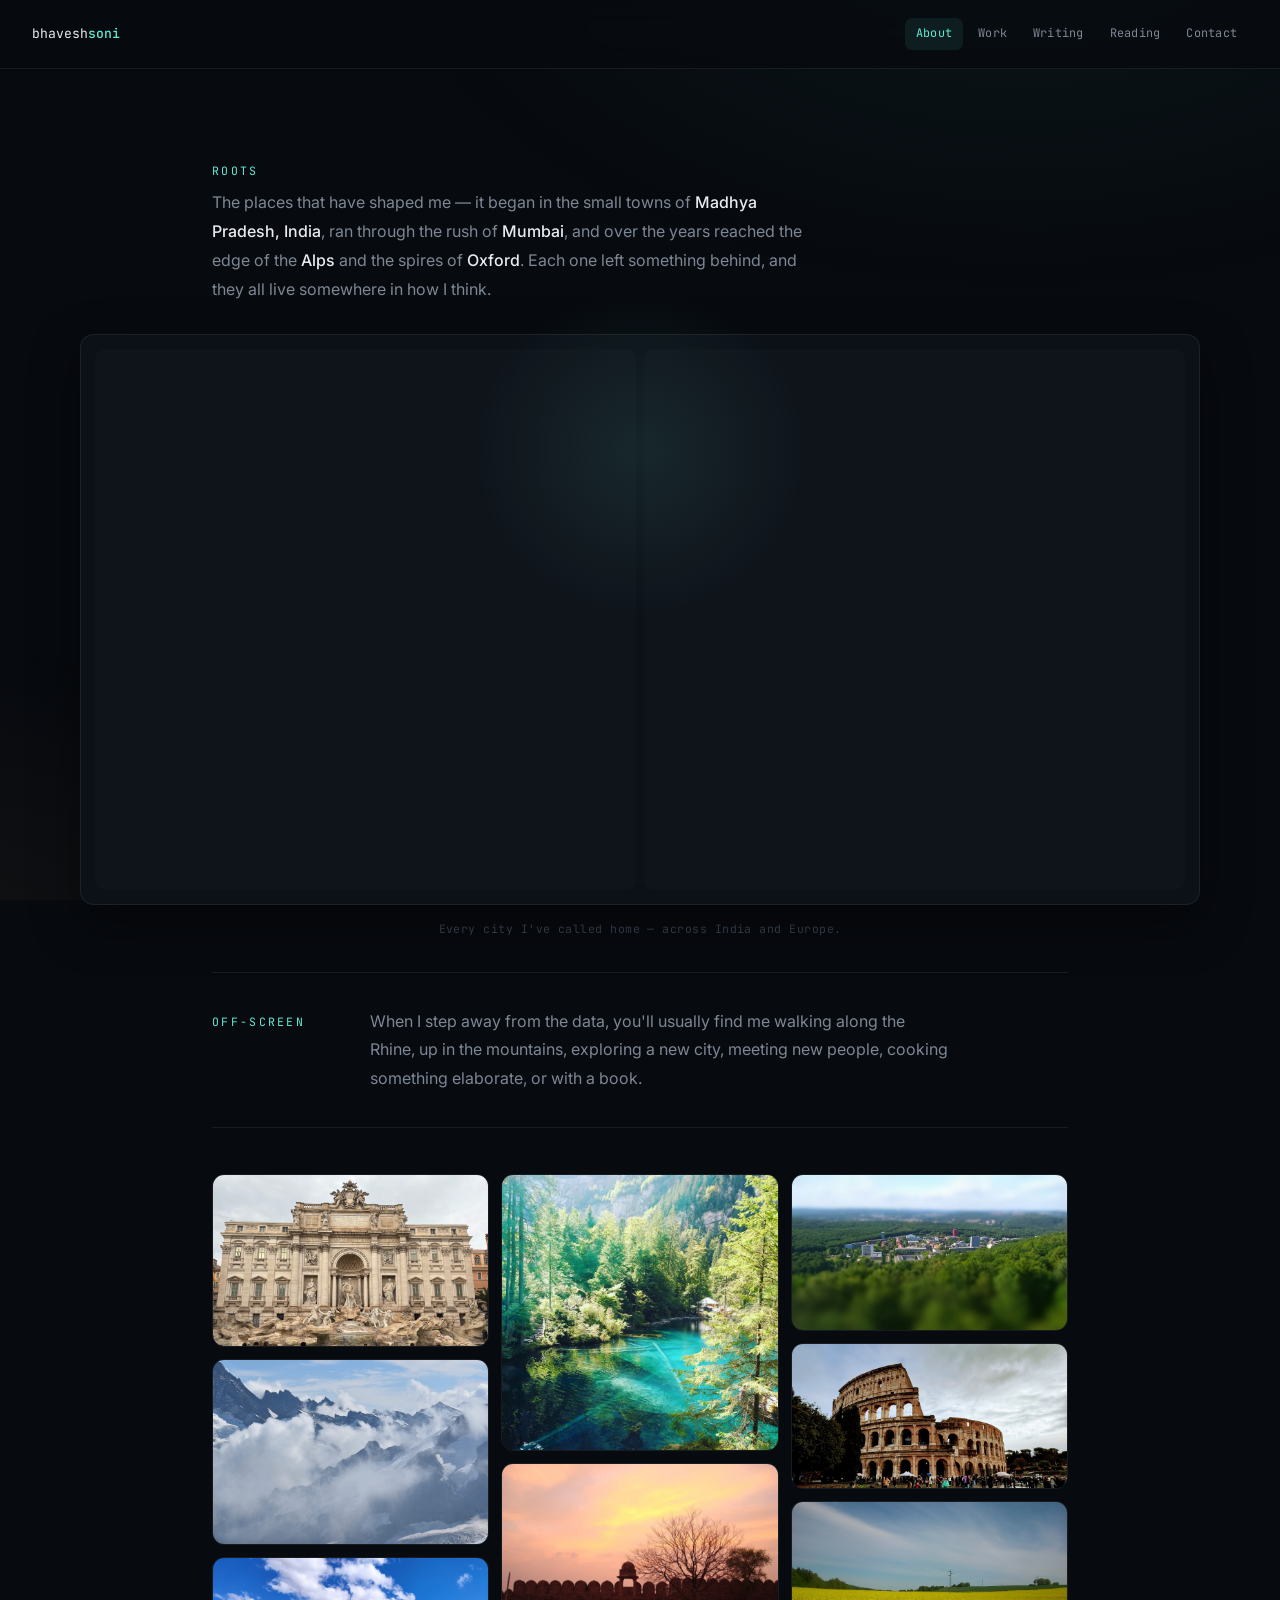
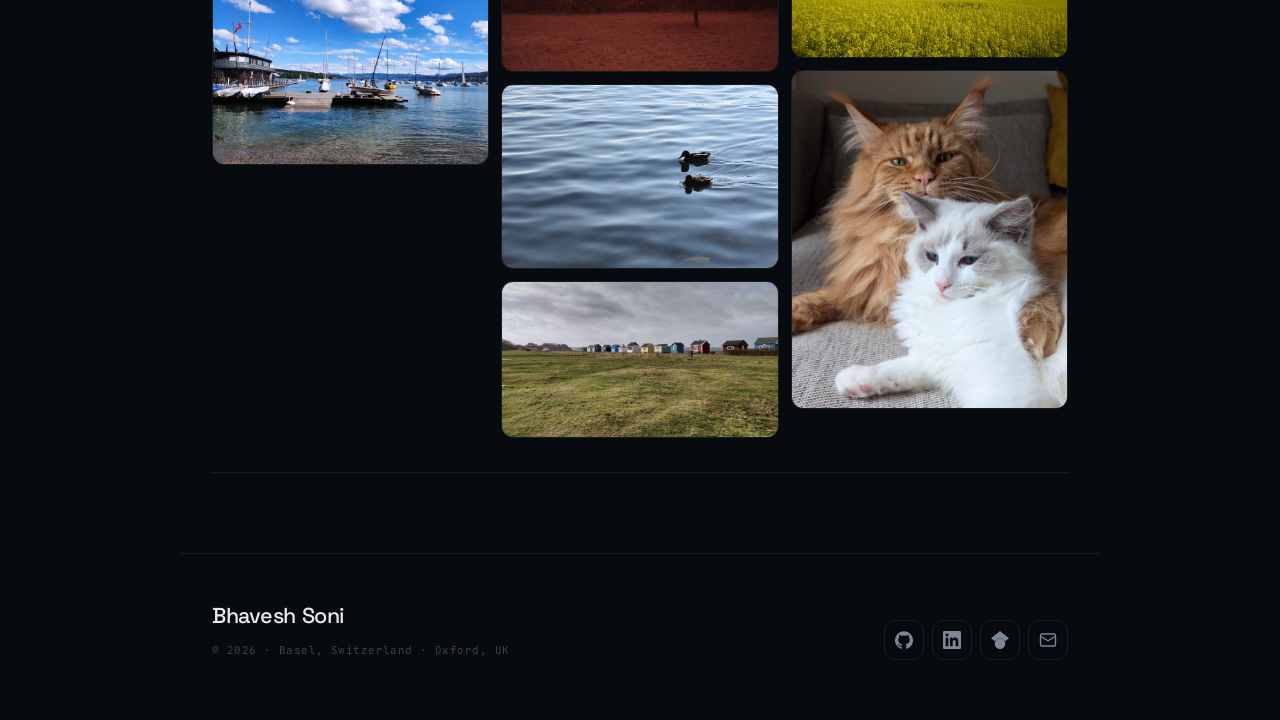
==== commit 68e4c431: "Add Google Scholar link (footer on all pages + Contact) Co-Authored-By: Claude Opus 4.8 <noreply@ant" ====
--- a/about.html
+++ b/about.html
@@ -112,6 +112,7 @@
   <nav class="socials" aria-label="Social links">
     <a href="https://github.com/bsoni08" target="_blank" rel="noopener" aria-label="GitHub"><svg viewBox="0 0 24 24" fill="currentColor" aria-hidden="true"><path d="M12 .297c-6.63 0-12 5.373-12 12 0 5.303 3.438 9.8 8.205 11.385.6.113.82-.258.82-.577 0-.285-.01-1.04-.015-2.04-3.338.724-4.042-1.61-4.042-1.61C4.422 18.07 3.633 17.7 3.633 17.7c-1.087-.744.084-.729.084-.729 1.205.084 1.838 1.236 1.838 1.236 1.07 1.835 2.809 1.305 3.495.998.108-.776.417-1.305.76-1.605-2.665-.3-5.466-1.332-5.466-5.93 0-1.31.465-2.38 1.235-3.22-.135-.303-.54-1.523.105-3.176 0 0 1.005-.322 3.3 1.23.96-.267 1.98-.399 3-.405 1.02.006 2.04.138 3 .405 2.28-1.552 3.285-1.23 3.285-1.23.645 1.653.24 2.873.12 3.176.765.84 1.23 1.91 1.23 3.22 0 4.61-2.805 5.625-5.475 5.92.42.36.81 1.096.81 2.22 0 1.606-.015 2.896-.015 3.286 0 .315.21.69.825.57C20.565 22.092 24 17.592 24 12.297c0-6.627-5.373-12-12-12"/></svg></a>
     <a href="https://www.linkedin.com/in/bsoni08/" target="_blank" rel="noopener" aria-label="LinkedIn"><svg viewBox="0 0 24 24" fill="currentColor" aria-hidden="true"><path d="M20.447 20.452h-3.554v-5.569c0-1.328-.027-3.037-1.852-3.037-1.853 0-2.136 1.445-2.136 2.939v5.667H9.351V9h3.414v1.561h.046c.477-.9 1.637-1.85 3.37-1.85 3.601 0 4.267 2.37 4.267 5.455v6.286zM5.337 7.433a2.062 2.062 0 0 1-2.063-2.065 2.064 2.064 0 1 1 2.063 2.065zm1.782 13.019H3.555V9h3.564v11.452zM22.225 0H1.771C.792 0 0 .774 0 1.729v20.542C0 23.227.792 24 1.771 24h20.451C23.2 24 24 23.227 24 22.271V1.729C24 .774 23.2 0 22.222 0h.003z"/></svg></a>
+    <a href="https://scholar.google.com/citations?hl=en&amp;user=UTqrUAgAAAAJ" target="_blank" rel="noopener" aria-label="Google Scholar"><svg viewBox="0 0 24 24" fill="currentColor" aria-hidden="true"><path d="M5.242 13.769L0 9.5 12 0l12 9.5-5.242 4.269C17.548 11.249 14.978 9.5 12 9.5c-2.977 0-5.548 1.748-6.758 4.269zM12 10a7 7 0 1 0 0 14 7 7 0 0 0 0-14z"/></svg></a>
     <a href="contact.html#contact-form" aria-label="Contact"><svg viewBox="0 0 24 24" fill="none" stroke="currentColor" stroke-width="1.8" aria-hidden="true"><rect x="2" y="4" width="20" height="16" rx="2"/><path d="m22 7-10 6L2 7"/></svg></a>
   </nav>
 </footer>
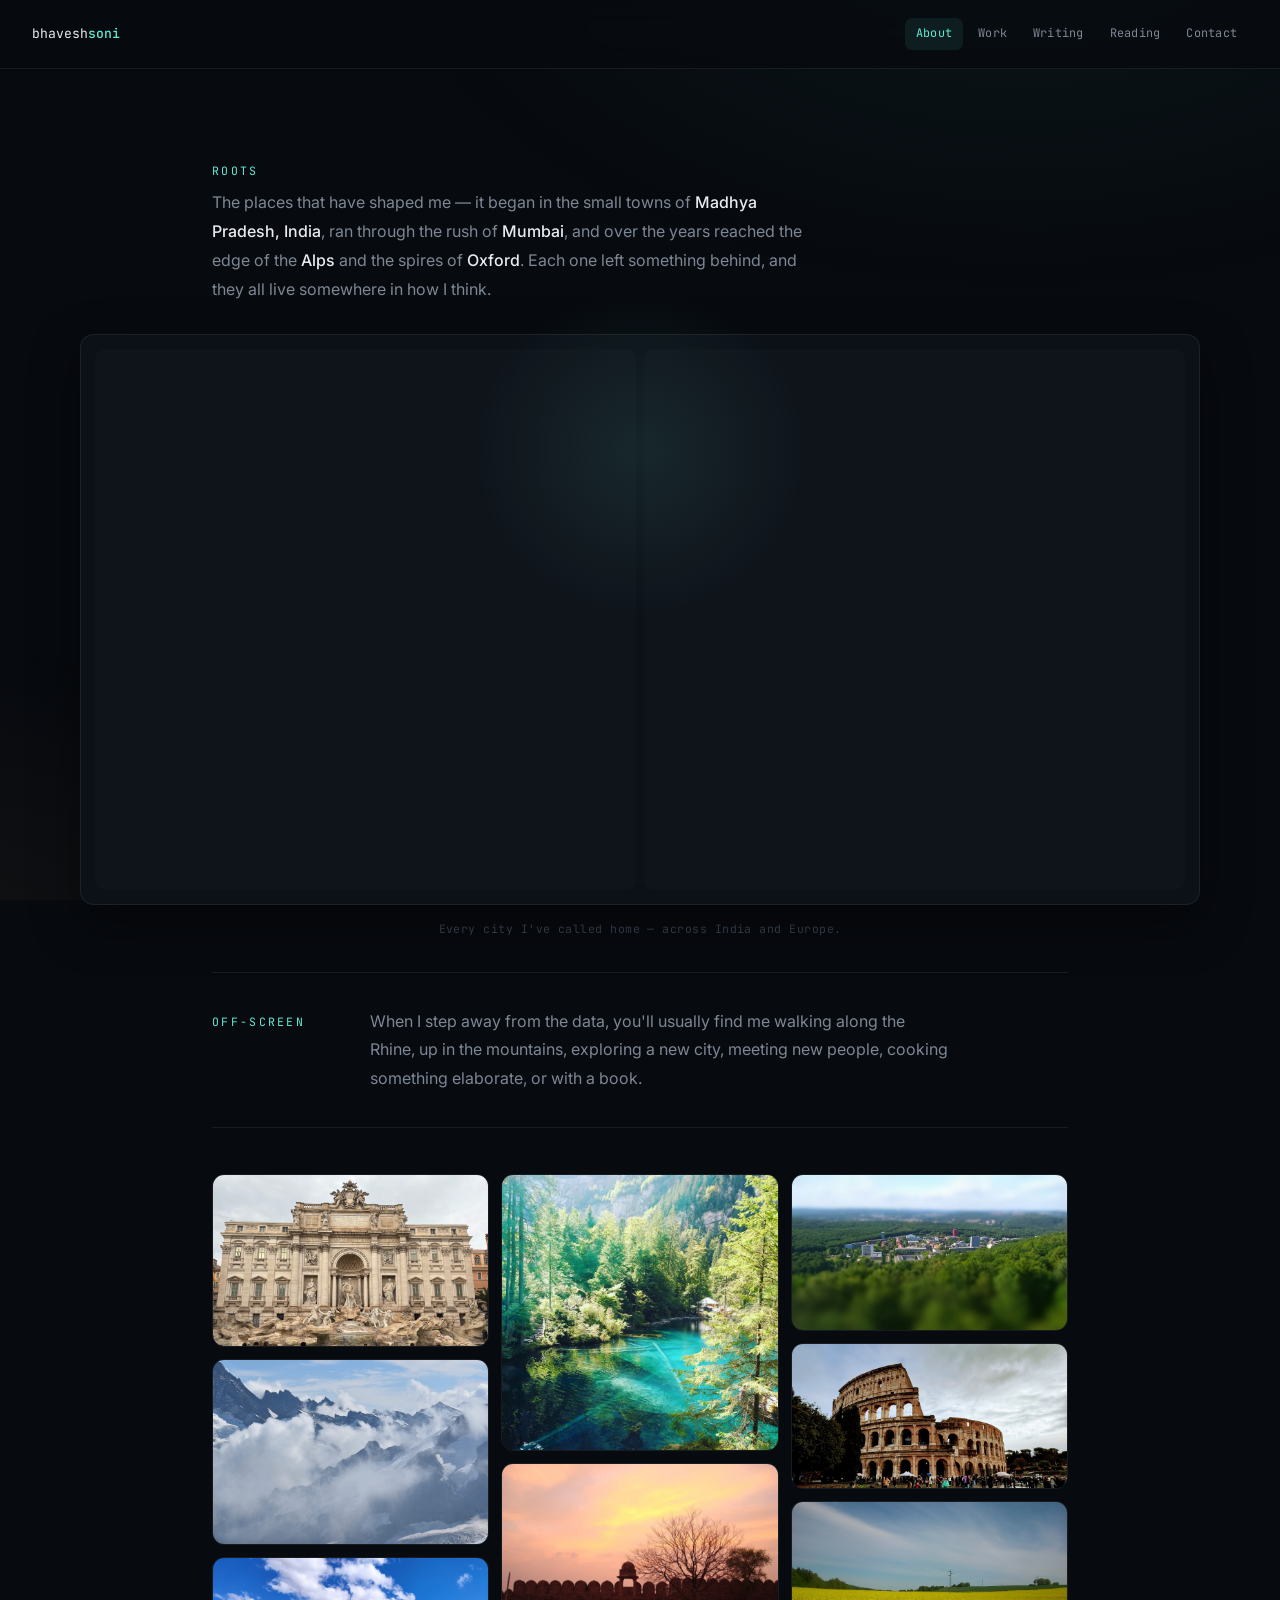
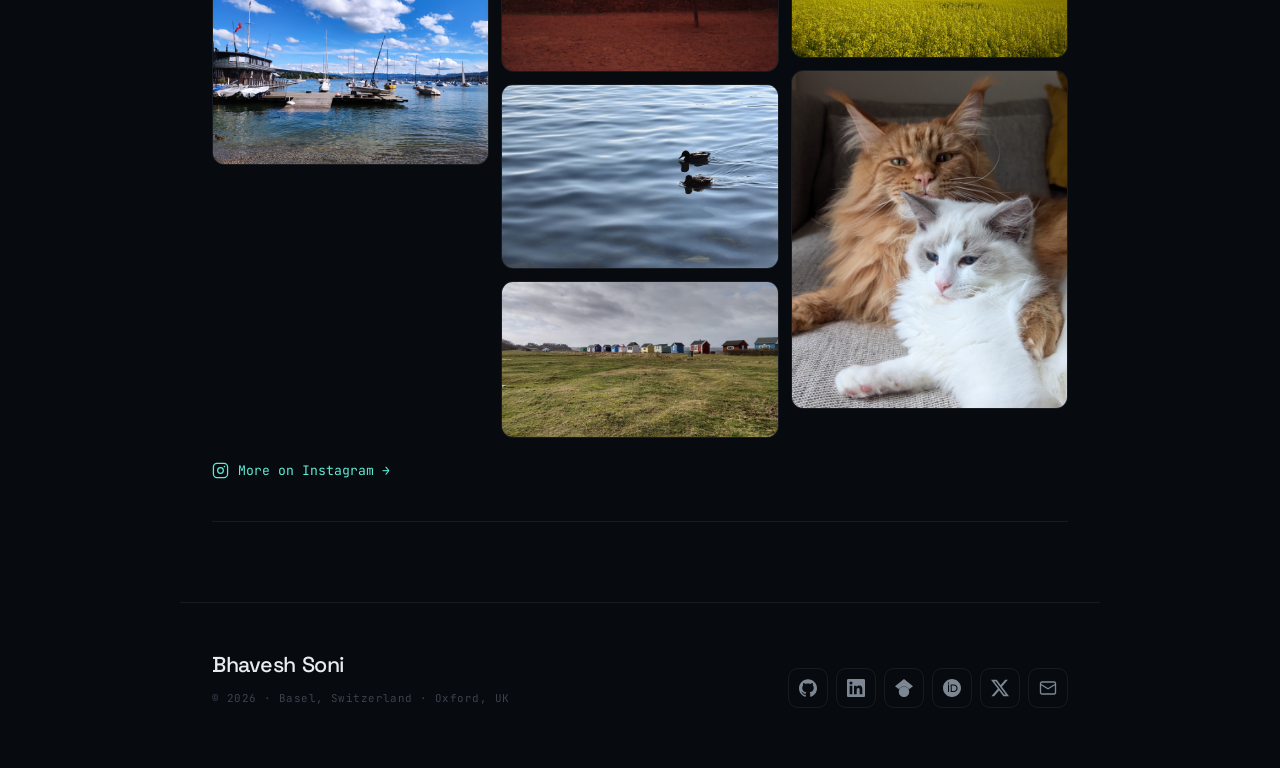
==== commit f34c6da4: "Add ORCID + X to socials, and Instagram link after the gallery Co-Authored-By: Claude Opus 4.8 <nore" ====
--- a/about.html
+++ b/about.html
@@ -91,6 +91,10 @@
         <div class="shot" data-cap=""><img src="img/personal/personal-10.jpg" alt="" loading="lazy"></div>
         <div class="shot" data-cap=""><img src="img/personal/personal-11.jpg" alt="" loading="lazy"></div>
       </div>
+      <a href="https://www.instagram.com/bhavesh_soni8/" target="_blank" rel="noopener" style="display:inline-flex;align-items:center;gap:9px;margin-top:22px;font-family:var(--mono);font-size:.82rem;color:var(--teal)">
+        <svg viewBox="0 0 24 24" width="17" height="17" fill="none" stroke="currentColor" stroke-width="1.8" aria-hidden="true"><rect x="2" y="2" width="20" height="20" rx="5"/><circle cx="12" cy="12" r="4"/><circle cx="17.5" cy="6.5" r="1.1" fill="currentColor" stroke="none"/></svg>
+        More on Instagram →
+      </a>
     </div>
 
   </div>
@@ -113,6 +117,8 @@
     <a href="https://github.com/bsoni08" target="_blank" rel="noopener" aria-label="GitHub"><svg viewBox="0 0 24 24" fill="currentColor" aria-hidden="true"><path d="M12 .297c-6.63 0-12 5.373-12 12 0 5.303 3.438 9.8 8.205 11.385.6.113.82-.258.82-.577 0-.285-.01-1.04-.015-2.04-3.338.724-4.042-1.61-4.042-1.61C4.422 18.07 3.633 17.7 3.633 17.7c-1.087-.744.084-.729.084-.729 1.205.084 1.838 1.236 1.838 1.236 1.07 1.835 2.809 1.305 3.495.998.108-.776.417-1.305.76-1.605-2.665-.3-5.466-1.332-5.466-5.93 0-1.31.465-2.38 1.235-3.22-.135-.303-.54-1.523.105-3.176 0 0 1.005-.322 3.3 1.23.96-.267 1.98-.399 3-.405 1.02.006 2.04.138 3 .405 2.28-1.552 3.285-1.23 3.285-1.23.645 1.653.24 2.873.12 3.176.765.84 1.23 1.91 1.23 3.22 0 4.61-2.805 5.625-5.475 5.92.42.36.81 1.096.81 2.22 0 1.606-.015 2.896-.015 3.286 0 .315.21.69.825.57C20.565 22.092 24 17.592 24 12.297c0-6.627-5.373-12-12-12"/></svg></a>
     <a href="https://www.linkedin.com/in/bsoni08/" target="_blank" rel="noopener" aria-label="LinkedIn"><svg viewBox="0 0 24 24" fill="currentColor" aria-hidden="true"><path d="M20.447 20.452h-3.554v-5.569c0-1.328-.027-3.037-1.852-3.037-1.853 0-2.136 1.445-2.136 2.939v5.667H9.351V9h3.414v1.561h.046c.477-.9 1.637-1.85 3.37-1.85 3.601 0 4.267 2.37 4.267 5.455v6.286zM5.337 7.433a2.062 2.062 0 0 1-2.063-2.065 2.064 2.064 0 1 1 2.063 2.065zm1.782 13.019H3.555V9h3.564v11.452zM22.225 0H1.771C.792 0 0 .774 0 1.729v20.542C0 23.227.792 24 1.771 24h20.451C23.2 24 24 23.227 24 22.271V1.729C24 .774 23.2 0 22.222 0h.003z"/></svg></a>
     <a href="https://scholar.google.com/citations?hl=en&amp;user=UTqrUAgAAAAJ" target="_blank" rel="noopener" aria-label="Google Scholar"><svg viewBox="0 0 24 24" fill="currentColor" aria-hidden="true"><path d="M5.242 13.769L0 9.5 12 0l12 9.5-5.242 4.269C17.548 11.249 14.978 9.5 12 9.5c-2.977 0-5.548 1.748-6.758 4.269zM12 10a7 7 0 1 0 0 14 7 7 0 0 0 0-14z"/></svg></a>
+    <a href="https://orcid.org/0009-0002-1093-9452" target="_blank" rel="noopener" aria-label="ORCID"><svg viewBox="0 0 24 24" fill="currentColor" aria-hidden="true"><path d="M12 0C5.372 0 0 5.372 0 12s5.372 12 12 12 12-5.372 12-12S18.628 0 12 0zM7.369 4.378c.525 0 .947.431.947.947s-.422.947-.947.947a.95.95 0 0 1-.947-.947c0-.525.422-.947.947-.947zm-.722 3.038h1.444v10.041H6.647V7.416zm3.562 0h3.9c3.712 0 5.344 2.653 5.344 5.025 0 2.578-2.016 5.025-5.325 5.025h-3.919V7.416zm1.444 1.303v7.444h2.297c3.272 0 4.022-2.484 4.022-3.722 0-2.016-1.284-3.722-4.097-3.722h-2.222z"/></svg></a>
+    <a href="https://x.com/bsoni08" target="_blank" rel="noopener" aria-label="X (Twitter)"><svg viewBox="0 0 24 24" fill="currentColor" aria-hidden="true"><path d="M18.901 1.153h3.68l-8.04 9.19L24 22.846h-7.406l-5.8-7.584-6.638 7.584H.474l8.6-9.83L0 1.154h7.594l5.243 6.932ZM17.61 20.644h2.039L6.486 3.24H4.298Z"/></svg></a>
     <a href="contact.html#contact-form" aria-label="Contact"><svg viewBox="0 0 24 24" fill="none" stroke="currentColor" stroke-width="1.8" aria-hidden="true"><rect x="2" y="4" width="20" height="16" rx="2"/><path d="m22 7-10 6L2 7"/></svg></a>
   </nav>
 </footer>
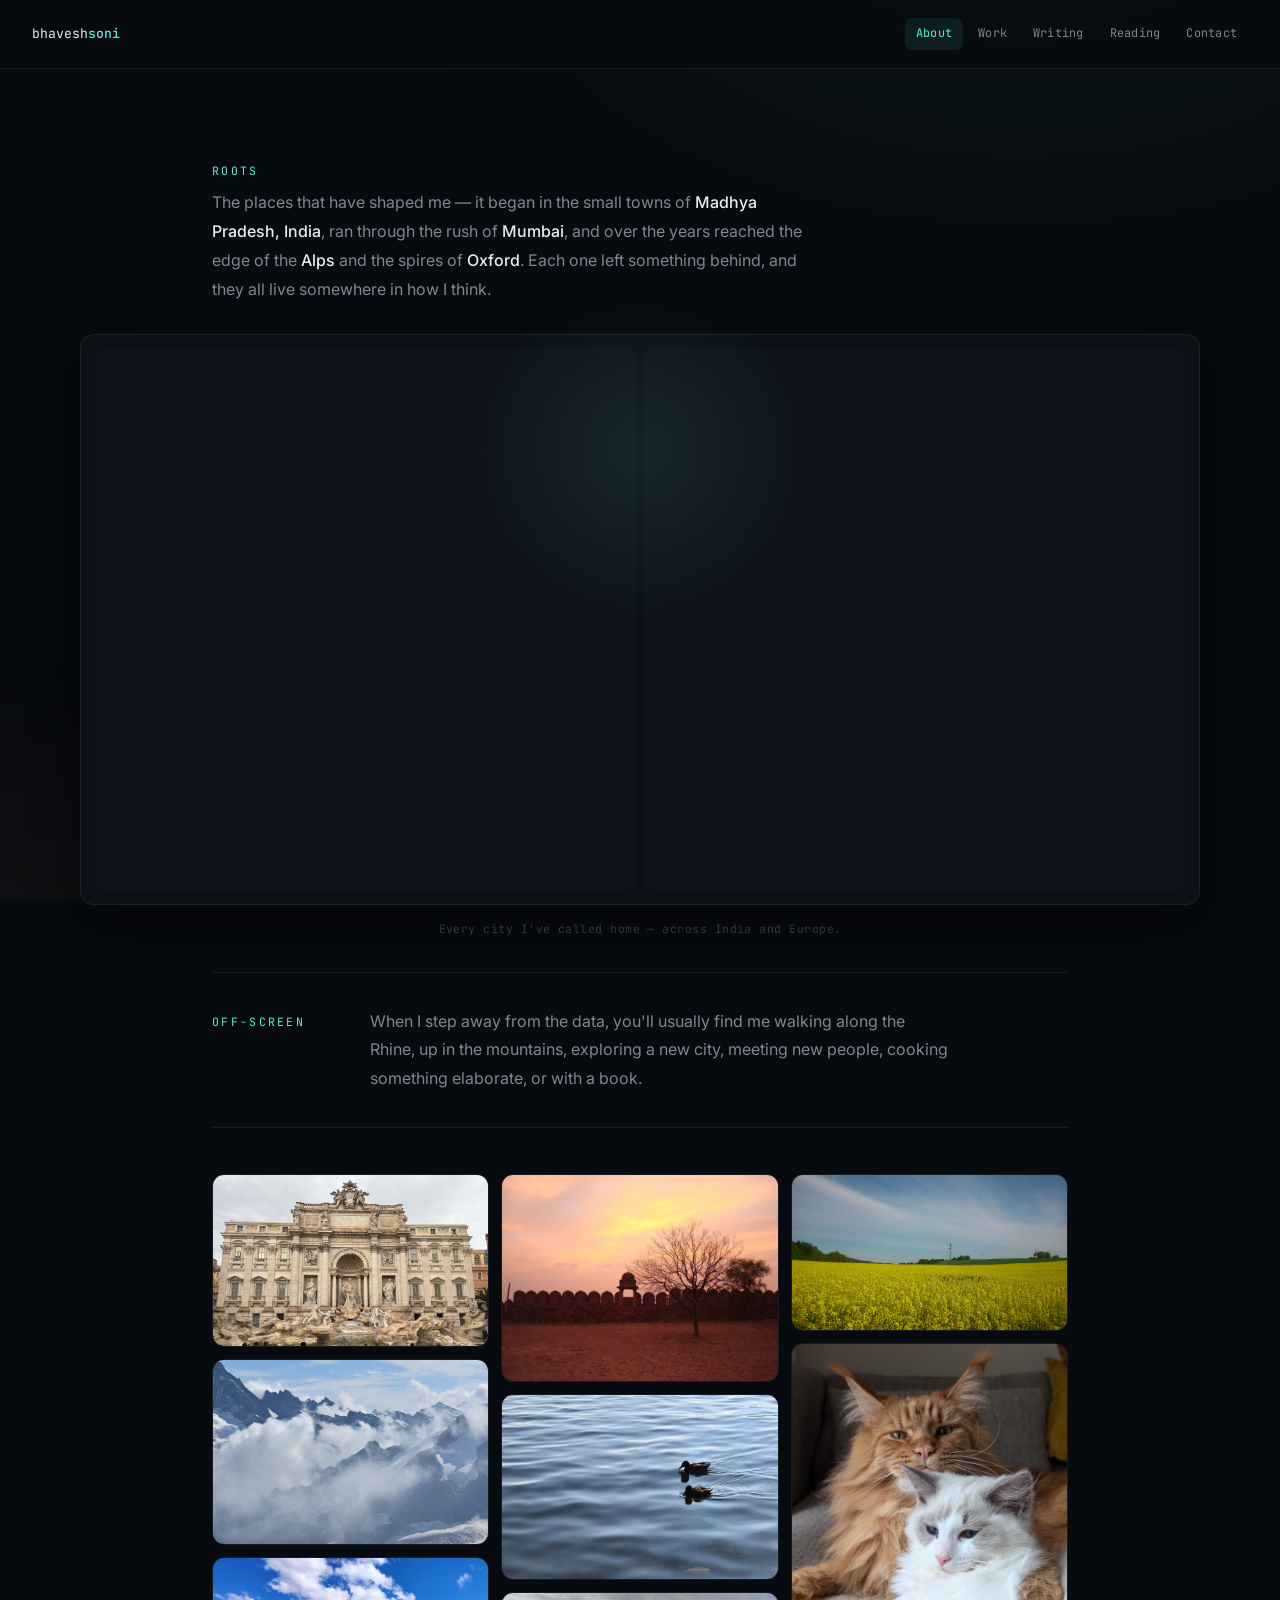
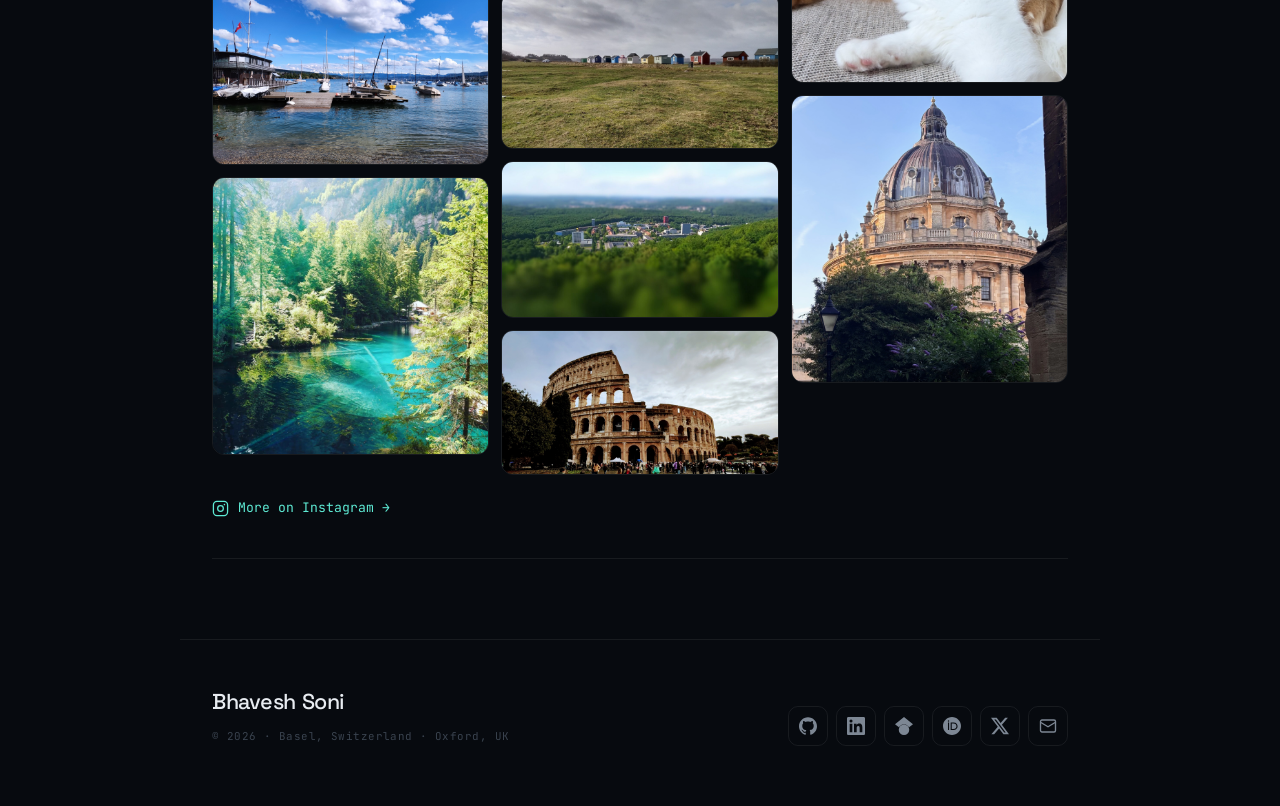
==== commit 735193c7: "Add new photo to About page gallery (personal-12) Co-Authored-By: Claude Sonnet 4.6 <noreply@anthrop" ====
--- a/about.html
+++ b/about.html
@@ -3,9 +3,10 @@
 <head>
   <meta charset="utf-8">
   <meta name="viewport" content="width=device-width, initial-scale=1">
-  <meta name="description" content="About Bhavesh Soni — Roche Predoctoral Fellow and DPhil candidate at the University of Oxford, curious about molecular networks, pathways, and what goes wrong in disease.">
+  <meta name="description" content="About Bhavesh Soni — where I'm from, the places I've lived across India and Europe, and life outside work.">
   <title>About — Bhavesh Soni</title>
   <link rel="stylesheet" href="css/inner.css">
+  <link rel="canonical" href="https://bhaveshsoni.com/about.html">
 </head>
 <body>
 
@@ -90,6 +91,7 @@
         <div class="shot" data-cap=""><img src="img/personal/personal-9.jpg" alt="" loading="lazy"></div>
         <div class="shot" data-cap=""><img src="img/personal/personal-10.jpg" alt="" loading="lazy"></div>
         <div class="shot" data-cap=""><img src="img/personal/personal-11.jpg" alt="" loading="lazy"></div>
+        <div class="shot" data-cap=""><img src="img/personal/personal-12.jpg" alt="" loading="lazy"></div>
       </div>
       <a href="https://www.instagram.com/bhavesh_soni8/" target="_blank" rel="noopener" style="display:inline-flex;align-items:center;gap:9px;margin-top:22px;font-family:var(--mono);font-size:.82rem;color:var(--teal)">
         <svg viewBox="0 0 24 24" width="17" height="17" fill="none" stroke="currentColor" stroke-width="1.8" aria-hidden="true"><rect x="2" y="2" width="20" height="20" rx="5"/><circle cx="12" cy="12" r="4"/><circle cx="17.5" cy="6.5" r="1.1" fill="currentColor" stroke="none"/></svg>
